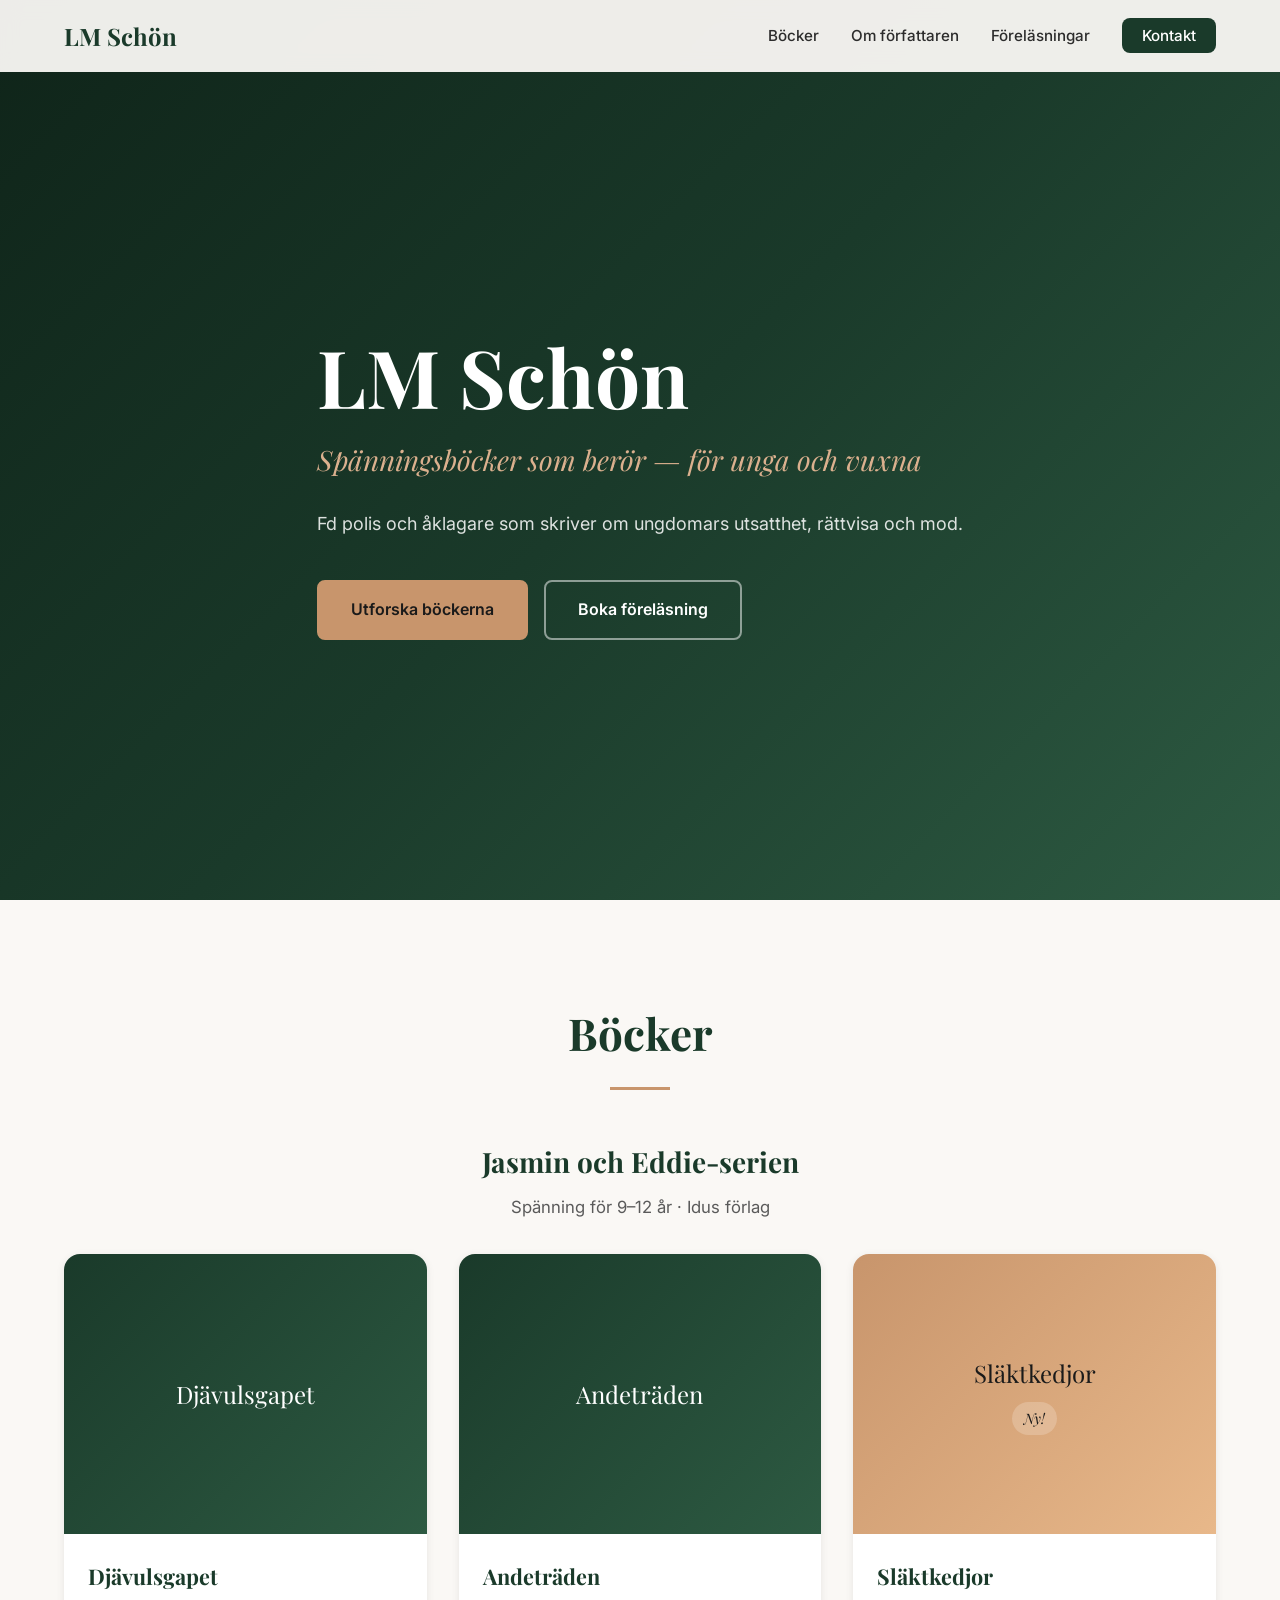
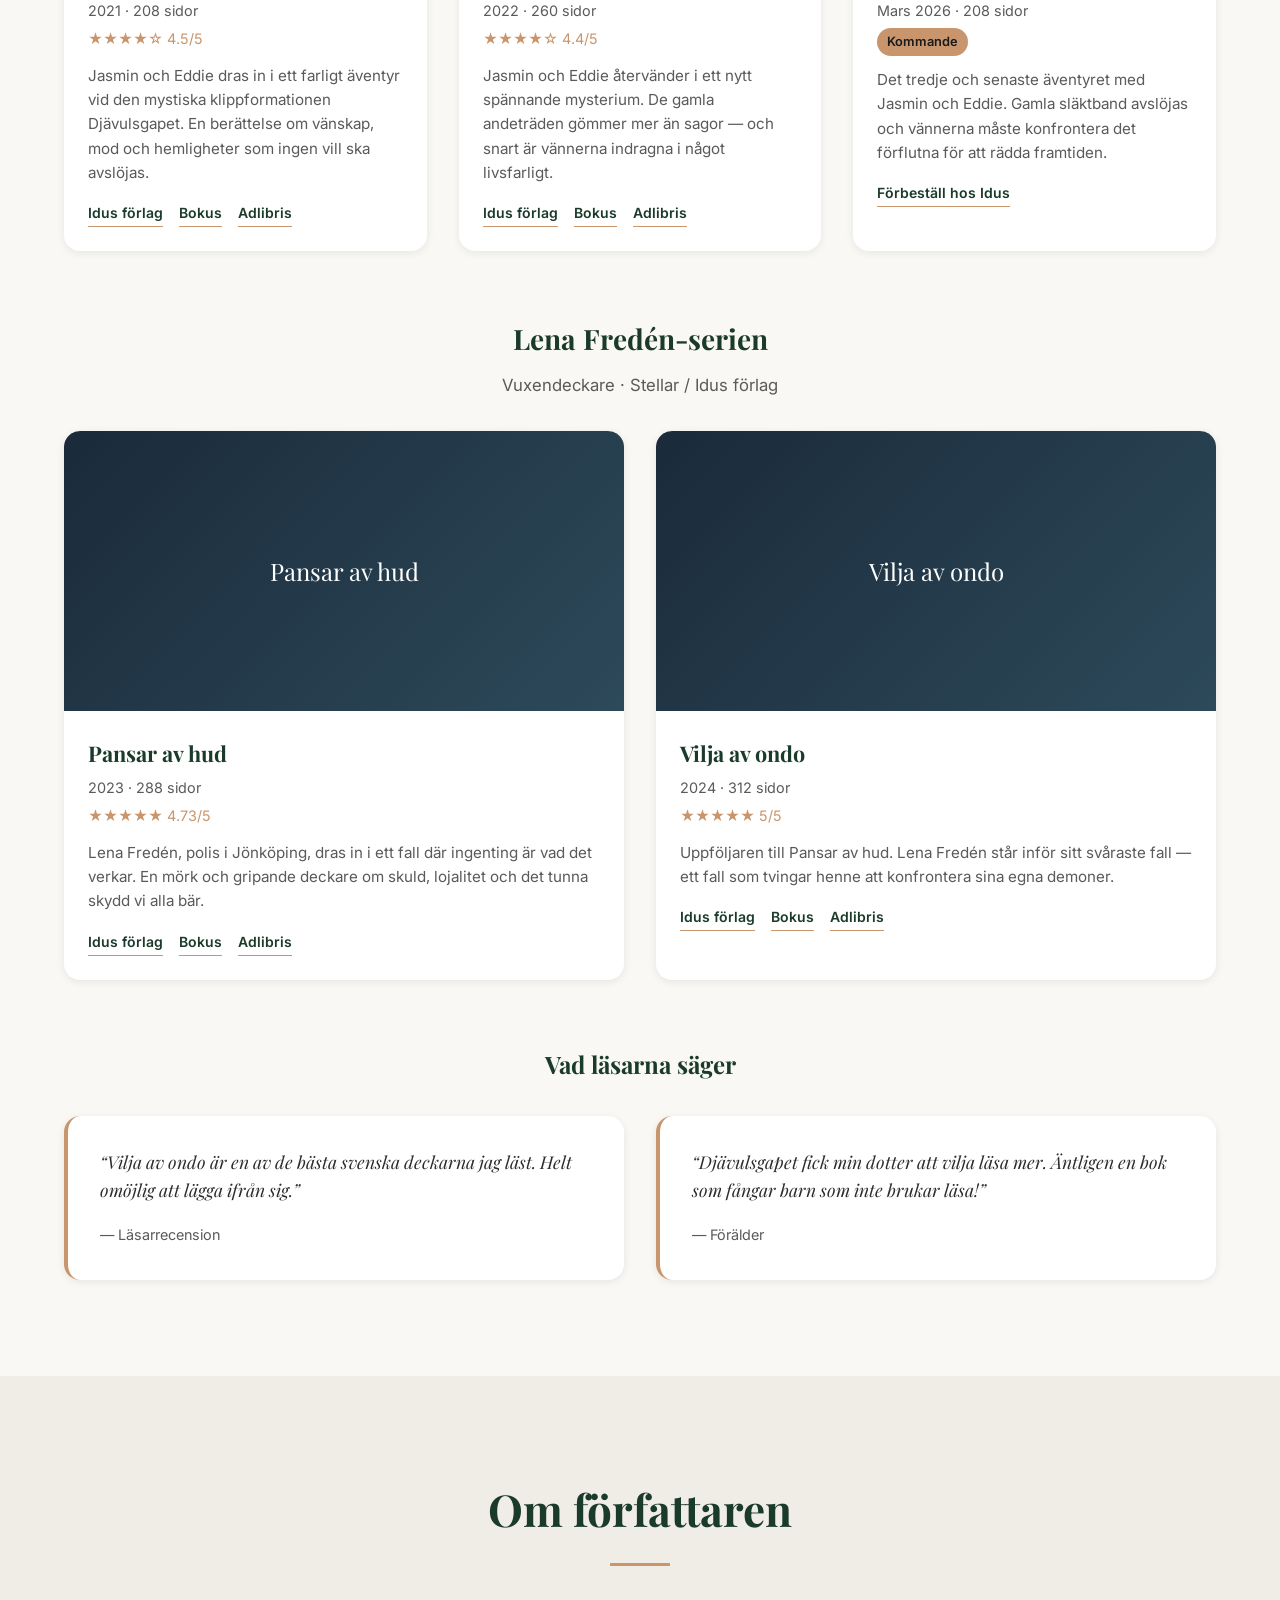
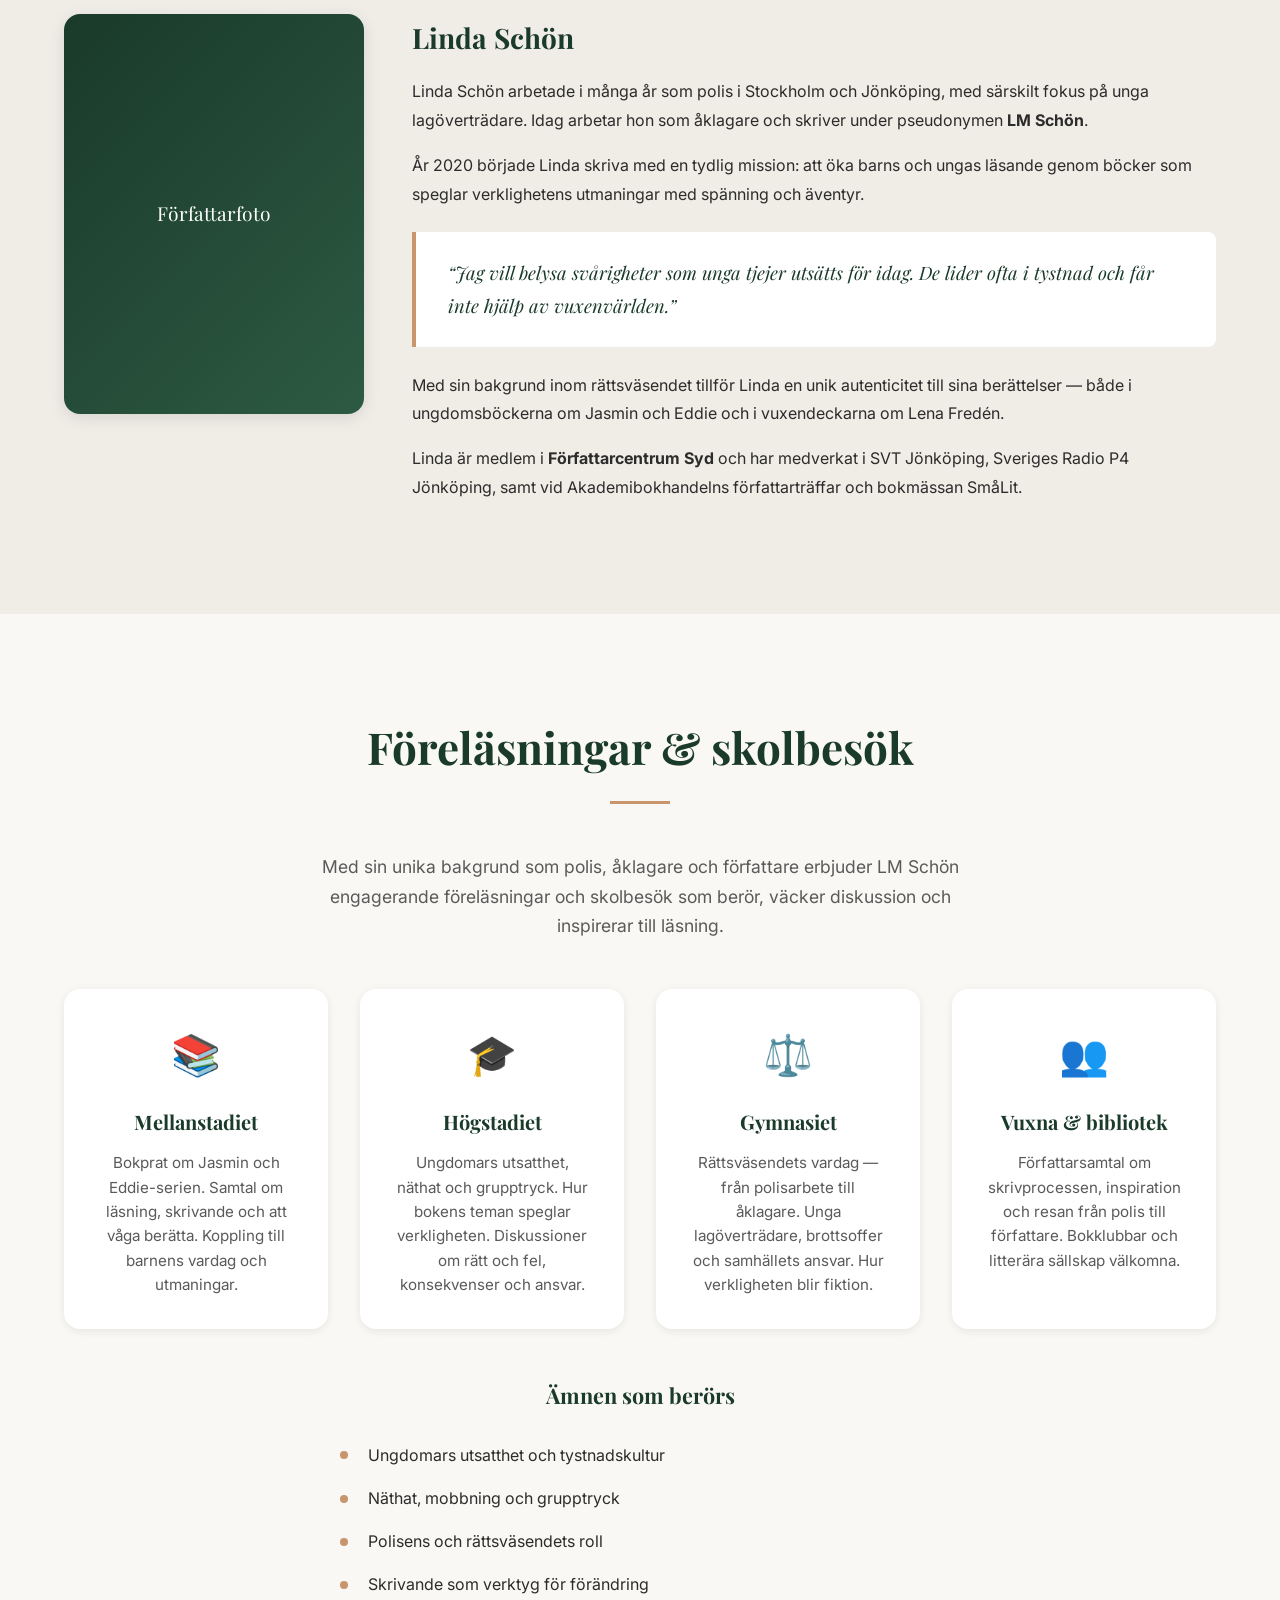
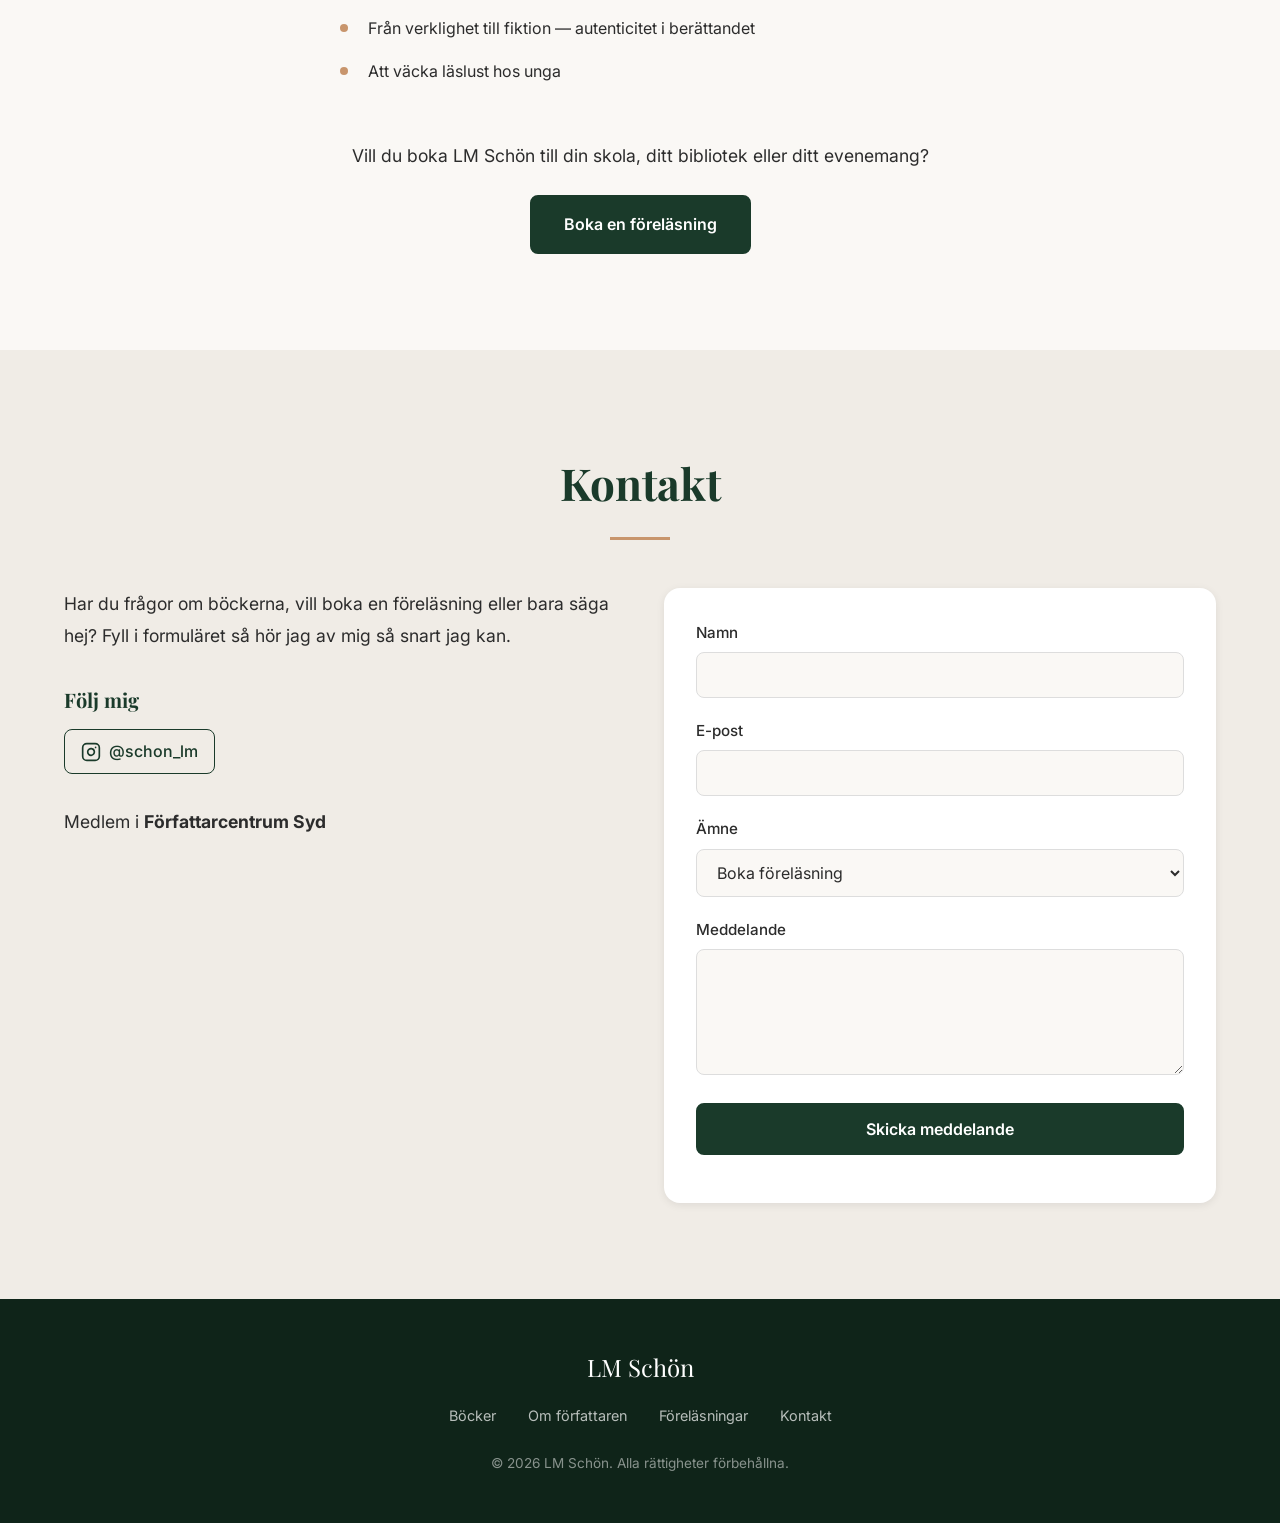
==== index.html @ e20fe987 "Initial commit: Kungarum.se — LM Schön website Single-page responsive website with sections for book" ====
<!DOCTYPE html>
<html lang="sv">
<head>
  <meta charset="UTF-8">
  <meta name="viewport" content="width=device-width, initial-scale=1.0">
  <title>LM Schön — Författare | Kungarum.se</title>
  <meta name="description" content="LM Schön — författare av spänningsböcker för unga och vuxna. Boka föreläsningar för skolor. Jasmin och Eddie-serien, Lena Fredén-serien.">
  <link rel="preconnect" href="https://fonts.googleapis.com">
  <link rel="preconnect" href="https://fonts.gstatic.com" crossorigin>
  <link href="https://fonts.googleapis.com/css2?family=Playfair+Display:ital,wght@0,400;0,700;1,400&family=Inter:wght@400;500;600&display=swap" rel="stylesheet">
  <link rel="stylesheet" href="css/style.css">
</head>
<body>
  <!-- Navigation -->
  <nav class="navbar" id="navbar">
    <div class="nav-container">
      <a href="#hero" class="nav-logo">LM Schön</a>
      <button class="nav-toggle" id="nav-toggle" aria-label="Öppna meny">
        <span></span>
        <span></span>
        <span></span>
      </button>
      <ul class="nav-menu" id="nav-menu">
        <li><a href="#bocker" class="nav-link">Böcker</a></li>
        <li><a href="#om" class="nav-link">Om författaren</a></li>
        <li><a href="#forelasningar" class="nav-link">Föreläsningar</a></li>
        <li><a href="#kontakt" class="nav-link nav-link--cta">Kontakt</a></li>
      </ul>
    </div>
  </nav>

  <!-- Hero -->
  <section class="hero" id="hero">
    <div class="container">
      <div class="hero-content">
        <h1 class="hero-title">LM Schön</h1>
        <p class="hero-subtitle">Spänningsböcker som berör &mdash; för unga och vuxna</p>
        <p class="hero-text">Fd polis och åklagare som skriver om ungdomars utsatthet, rättvisa och mod.</p>
        <div class="hero-buttons">
          <a href="#bocker" class="btn btn--primary">Utforska böckerna</a>
          <a href="#forelasningar" class="btn btn--outline">Boka föreläsning</a>
        </div>
      </div>
    </div>
  </section>

  <!-- Böcker -->
  <section class="section section--books" id="bocker">
    <div class="container">
      <h2 class="section-title">Böcker</h2>

      <!-- Jasmin och Eddie -->
      <div class="book-series">
        <h3 class="series-title">Jasmin och Eddie-serien</h3>
        <p class="series-info">Spänning för 9–12 år &middot; Idus förlag</p>

        <div class="book-grid">
          <article class="book-card fade-in">
            <div class="book-cover">
              <div class="book-cover-placeholder">
                <span>Djävulsgapet</span>
              </div>
            </div>
            <div class="book-info">
              <h4 class="book-title">Djävulsgapet</h4>
              <p class="book-meta">2021 &middot; 208 sidor</p>
              <p class="book-rating">&#9733;&#9733;&#9733;&#9733;&#9734; 4.5/5</p>
              <p class="book-desc">Jasmin och Eddie dras in i ett farligt äventyr vid den mystiska klippformationen Djävulsgapet. En berättelse om vänskap, mod och hemligheter som ingen vill ska avslöjas.</p>
              <div class="book-links">
                <a href="https://www.idusforlag.se" target="_blank" rel="noopener">Idus förlag</a>
                <a href="https://www.bokus.com/bok/9789176342671" target="_blank" rel="noopener">Bokus</a>
                <a href="https://www.adlibris.com/se/bok/djavulsgapet-9789176342671" target="_blank" rel="noopener">Adlibris</a>
              </div>
            </div>
          </article>

          <article class="book-card fade-in">
            <div class="book-cover">
              <div class="book-cover-placeholder">
                <span>Andeträden</span>
              </div>
            </div>
            <div class="book-info">
              <h4 class="book-title">Andeträden</h4>
              <p class="book-meta">2022 &middot; 260 sidor</p>
              <p class="book-rating">&#9733;&#9733;&#9733;&#9733;&#9734; 4.4/5</p>
              <p class="book-desc">Jasmin och Eddie återvänder i ett nytt spännande mysterium. De gamla andeträden gömmer mer än sagor — och snart är vännerna indragna i något livsfarligt.</p>
              <div class="book-links">
                <a href="https://www.idusforlag.se" target="_blank" rel="noopener">Idus förlag</a>
                <a href="https://www.bokus.com/bok/9789176344927" target="_blank" rel="noopener">Bokus</a>
                <a href="https://www.adlibris.com/se/bok/andetraden-9789176344927" target="_blank" rel="noopener">Adlibris</a>
              </div>
            </div>
          </article>

          <article class="book-card fade-in">
            <div class="book-cover">
              <div class="book-cover-placeholder book-cover-placeholder--new">
                <span>Släktkedjor</span>
                <em>Ny!</em>
              </div>
            </div>
            <div class="book-info">
              <h4 class="book-title">Släktkedjor</h4>
              <p class="book-meta">Mars 2026 &middot; 208 sidor</p>
              <p class="book-badge">Kommande</p>
              <p class="book-desc">Det tredje och senaste äventyret med Jasmin och Eddie. Gamla släktband avslöjas och vännerna måste konfrontera det förflutna för att rädda framtiden.</p>
              <div class="book-links">
                <a href="https://www.idusforlag.se" target="_blank" rel="noopener">Förbeställ hos Idus</a>
              </div>
            </div>
          </article>
        </div>
      </div>

      <!-- Lena Fredén -->
      <div class="book-series">
        <h3 class="series-title">Lena Fredén-serien</h3>
        <p class="series-info">Vuxendeckare &middot; Stellar / Idus förlag</p>

        <div class="book-grid">
          <article class="book-card fade-in">
            <div class="book-cover">
              <div class="book-cover-placeholder book-cover-placeholder--adult">
                <span>Pansar av hud</span>
              </div>
            </div>
            <div class="book-info">
              <h4 class="book-title">Pansar av hud</h4>
              <p class="book-meta">2023 &middot; 288 sidor</p>
              <p class="book-rating">&#9733;&#9733;&#9733;&#9733;&#9733; 4.73/5</p>
              <p class="book-desc">Lena Fredén, polis i Jönköping, dras in i ett fall där ingenting är vad det verkar. En mörk och gripande deckare om skuld, lojalitet och det tunna skydd vi alla bär.</p>
              <div class="book-links">
                <a href="https://www.idusforlag.se" target="_blank" rel="noopener">Idus förlag</a>
                <a href="https://www.bokus.com/bok/9789188981288" target="_blank" rel="noopener">Bokus</a>
                <a href="https://www.adlibris.com/se/bok/pansar-av-hud-9789188981288" target="_blank" rel="noopener">Adlibris</a>
              </div>
            </div>
          </article>

          <article class="book-card fade-in">
            <div class="book-cover">
              <div class="book-cover-placeholder book-cover-placeholder--adult">
                <span>Vilja av ondo</span>
              </div>
            </div>
            <div class="book-info">
              <h4 class="book-title">Vilja av ondo</h4>
              <p class="book-meta">2024 &middot; 312 sidor</p>
              <p class="book-rating">&#9733;&#9733;&#9733;&#9733;&#9733; 5/5</p>
              <p class="book-desc">Uppföljaren till Pansar av hud. Lena Fredén står inför sitt svåraste fall — ett fall som tvingar henne att konfrontera sina egna demoner.</p>
              <div class="book-links">
                <a href="https://www.idusforlag.se" target="_blank" rel="noopener">Idus förlag</a>
                <a href="https://www.bokus.com/bok/9789188981417" target="_blank" rel="noopener">Bokus</a>
                <a href="https://www.adlibris.com/se/bok/vilja-av-ondo-9789188981417" target="_blank" rel="noopener">Adlibris</a>
              </div>
            </div>
          </article>
        </div>
      </div>

      <!-- Recensioner -->
      <div class="reviews">
        <h3 class="reviews-title">Vad läsarna säger</h3>
        <div class="reviews-grid">
          <blockquote class="review fade-in">
            <p>&ldquo;Vilja av ondo är en av de bästa svenska deckarna jag läst. Helt omöjlig att lägga ifrån sig.&rdquo;</p>
            <cite>— Läsarrecension</cite>
          </blockquote>
          <blockquote class="review fade-in">
            <p>&ldquo;Djävulsgapet fick min dotter att vilja läsa mer. Äntligen en bok som fångar barn som inte brukar läsa!&rdquo;</p>
            <cite>— Förälder</cite>
          </blockquote>
        </div>
      </div>
    </div>
  </section>

  <!-- Om författaren -->
  <section class="section section--about" id="om">
    <div class="container">
      <h2 class="section-title">Om författaren</h2>
      <div class="about-grid">
        <div class="about-photo fade-in">
          <div class="photo-placeholder">
            <span>Författarfoto</span>
          </div>
        </div>
        <div class="about-text fade-in">
          <h3>Linda Schön</h3>
          <p>Linda Schön arbetade i många år som polis i Stockholm och Jönköping, med särskilt fokus på unga lagöverträdare. Idag arbetar hon som åklagare och skriver under pseudonymen <strong>LM Schön</strong>.</p>
          <p>År 2020 började Linda skriva med en tydlig mission: att öka barns och ungas läsande genom böcker som speglar verklighetens utmaningar med spänning och äventyr.</p>

          <blockquote class="about-quote">
            <p>&ldquo;Jag vill belysa svårigheter som unga tjejer utsätts för idag. De lider ofta i tystnad och får inte hjälp av vuxenvärlden.&rdquo;</p>
          </blockquote>

          <p>Med sin bakgrund inom rättsväsendet tillför Linda en unik autenticitet till sina berättelser — både i ungdomsböckerna om Jasmin och Eddie och i vuxendeckarna om Lena Fredén.</p>

          <p>Linda är medlem i <strong>Författarcentrum Syd</strong> och har medverkat i SVT Jönköping, Sveriges Radio P4 Jönköping, samt vid Akademibokhandelns författarträffar och bokmässan SmåLit.</p>
        </div>
      </div>
    </div>
  </section>

  <!-- Föreläsningar -->
  <section class="section section--lectures" id="forelasningar">
    <div class="container">
      <h2 class="section-title">Föreläsningar & skolbesök</h2>
      <div class="lectures-intro fade-in">
        <p>Med sin unika bakgrund som polis, åklagare och författare erbjuder LM Schön engagerande föreläsningar och skolbesök som berör, väcker diskussion och inspirerar till läsning.</p>
      </div>

      <div class="lectures-grid">
        <div class="lecture-card fade-in">
          <div class="lecture-icon">&#128218;</div>
          <h3>Mellanstadiet</h3>
          <p>Bokprat om Jasmin och Eddie-serien. Samtal om läsning, skrivande och att våga berätta. Koppling till barnens vardag och utmaningar.</p>
        </div>

        <div class="lecture-card fade-in">
          <div class="lecture-icon">&#127891;</div>
          <h3>Högstadiet</h3>
          <p>Ungdomars utsatthet, näthat och grupptryck. Hur bokens teman speglar verkligheten. Diskussioner om rätt och fel, konsekvenser och ansvar.</p>
        </div>

        <div class="lecture-card fade-in">
          <div class="lecture-icon">&#9878;&#65039;</div>
          <h3>Gymnasiet</h3>
          <p>Rättsväsendets vardag — från polisarbete till åklagare. Unga lagöverträdare, brottsoffer och samhällets ansvar. Hur verkligheten blir fiktion.</p>
        </div>

        <div class="lecture-card fade-in">
          <div class="lecture-icon">&#128101;</div>
          <h3>Vuxna & bibliotek</h3>
          <p>Författarsamtal om skrivprocessen, inspiration och resan från polis till författare. Bokklubbar och litterära sällskap välkomna.</p>
        </div>
      </div>

      <div class="lectures-topics fade-in">
        <h3>Ämnen som berörs</h3>
        <ul class="topics-list">
          <li>Ungdomars utsatthet och tystnadskultur</li>
          <li>Näthat, mobbning och grupptryck</li>
          <li>Polisens och rättsväsendets roll</li>
          <li>Skrivande som verktyg för förändring</li>
          <li>Från verklighet till fiktion — autenticitet i berättandet</li>
          <li>Att väcka läslust hos unga</li>
        </ul>
      </div>

      <div class="lectures-cta fade-in">
        <p>Vill du boka LM Schön till din skola, ditt bibliotek eller ditt evenemang?</p>
        <a href="#kontakt" class="btn btn--primary">Boka en föreläsning</a>
      </div>
    </div>
  </section>

  <!-- Kontakt -->
  <section class="section section--contact" id="kontakt">
    <div class="container">
      <h2 class="section-title">Kontakt</h2>
      <div class="contact-grid">
        <div class="contact-info fade-in">
          <p>Har du frågor om böckerna, vill boka en föreläsning eller bara säga hej? Fyll i formuläret så hör jag av mig så snart jag kan.</p>
          <div class="contact-social">
            <h3>Följ mig</h3>
            <a href="https://www.instagram.com/schon_lm/" target="_blank" rel="noopener" class="social-link">
              <svg width="24" height="24" viewBox="0 0 24 24" fill="none" stroke="currentColor" stroke-width="2" stroke-linecap="round" stroke-linejoin="round"><rect x="2" y="2" width="20" height="20" rx="5" ry="5"/><path d="M16 11.37A4 4 0 1 1 12.63 8 4 4 0 0 1 16 11.37z"/><line x1="17.5" y1="6.5" x2="17.51" y2="6.5"/></svg>
              @schon_lm
            </a>
          </div>
          <div class="contact-member">
            <p>Medlem i <strong>Författarcentrum Syd</strong></p>
          </div>
        </div>

        <form class="contact-form fade-in" id="contact-form" action="https://formspree.io/f/YOUR_FORM_ID" method="POST">
          <div class="form-group">
            <label for="name">Namn</label>
            <input type="text" id="name" name="name" required>
          </div>
          <div class="form-group">
            <label for="email">E-post</label>
            <input type="email" id="email" name="email" required>
          </div>
          <div class="form-group">
            <label for="subject">Ämne</label>
            <select id="subject" name="subject">
              <option value="forelasning">Boka föreläsning</option>
              <option value="bocker">Fråga om böcker</option>
              <option value="media">Media / intervju</option>
              <option value="ovrigt">Övrigt</option>
            </select>
          </div>
          <div class="form-group">
            <label for="message">Meddelande</label>
            <textarea id="message" name="message" rows="5" required></textarea>
          </div>
          <button type="submit" class="btn btn--primary btn--full">Skicka meddelande</button>
          <p class="form-status" id="form-status"></p>
        </form>
      </div>
    </div>
  </section>

  <!-- Footer -->
  <footer class="footer">
    <div class="container">
      <div class="footer-content">
        <p class="footer-logo">LM Schön</p>
        <nav class="footer-nav">
          <a href="#bocker">Böcker</a>
          <a href="#om">Om författaren</a>
          <a href="#forelasningar">Föreläsningar</a>
          <a href="#kontakt">Kontakt</a>
        </nav>
        <p class="footer-copy">&copy; 2026 LM Schön. Alla rättigheter förbehållna.</p>
      </div>
    </div>
  </footer>

  <script src="js/main.js"></script>
</body>
</html>
---- css/style.css ----
/* ===================================
   Kungarum.se — LM Schön
   Style Sheet
   =================================== */

/* --- Custom Properties --- */
:root {
  --color-primary: #1a3a2a;
  --color-primary-light: #2d5a42;
  --color-primary-dark: #0f2419;
  --color-accent: #c8956c;
  --color-accent-light: #dbb08e;
  --color-bg: #faf8f5;
  --color-bg-alt: #f0ece6;
  --color-text: #2c2c2c;
  --color-text-light: #5a5a5a;
  --color-white: #ffffff;
  --color-dark: #1a1a1a;

  --font-heading: 'Playfair Display', Georgia, serif;
  --font-body: 'Inter', -apple-system, BlinkMacSystemFont, sans-serif;

  --max-width: 1200px;
  --nav-height: 72px;

  --shadow-sm: 0 2px 8px rgba(0, 0, 0, 0.08);
  --shadow-md: 0 4px 16px rgba(0, 0, 0, 0.1);
  --shadow-lg: 0 8px 32px rgba(0, 0, 0, 0.12);

  --radius: 8px;
  --radius-lg: 16px;

  --transition: 0.3s ease;
}

/* --- Reset & Base --- */
*,
*::before,
*::after {
  margin: 0;
  padding: 0;
  box-sizing: border-box;
}

html {
  scroll-behavior: smooth;
  scroll-padding-top: var(--nav-height);
}

body {
  font-family: var(--font-body);
  font-size: 1rem;
  line-height: 1.7;
  color: var(--color-text);
  background-color: var(--color-bg);
  -webkit-font-smoothing: antialiased;
}

img {
  max-width: 100%;
  height: auto;
  display: block;
}

a {
  color: var(--color-primary);
  text-decoration: none;
  transition: color var(--transition);
}

a:hover {
  color: var(--color-accent);
}

/* --- Container --- */
.container {
  max-width: var(--max-width);
  margin: 0 auto;
  padding: 0 1.5rem;
}

/* --- Navigation --- */
.navbar {
  position: fixed;
  top: 0;
  left: 0;
  right: 0;
  height: var(--nav-height);
  background: rgba(250, 248, 245, 0.95);
  backdrop-filter: blur(10px);
  z-index: 1000;
  transition: box-shadow var(--transition);
}

.navbar.scrolled {
  box-shadow: var(--shadow-sm);
}

.nav-container {
  max-width: var(--max-width);
  margin: 0 auto;
  padding: 0 1.5rem;
  display: flex;
  align-items: center;
  justify-content: space-between;
  height: 100%;
}

.nav-logo {
  font-family: var(--font-heading);
  font-size: 1.5rem;
  font-weight: 700;
  color: var(--color-primary);
}

.nav-logo:hover {
  color: var(--color-primary);
}

.nav-menu {
  display: flex;
  align-items: center;
  gap: 2rem;
  list-style: none;
}

.nav-link {
  font-size: 0.95rem;
  font-weight: 500;
  color: var(--color-text);
  position: relative;
}

.nav-link::after {
  content: '';
  position: absolute;
  bottom: -4px;
  left: 0;
  width: 0;
  height: 2px;
  background: var(--color-accent);
  transition: width var(--transition);
}

.nav-link:hover::after,
.nav-link.active::after {
  width: 100%;
}

.nav-link:hover {
  color: var(--color-primary);
}

.nav-link--cta {
  background: var(--color-primary);
  color: var(--color-white) !important;
  padding: 0.5rem 1.25rem;
  border-radius: var(--radius);
}

.nav-link--cta::after {
  display: none;
}

.nav-link--cta:hover {
  background: var(--color-primary-light);
  color: var(--color-white) !important;
}

/* Hamburger */
.nav-toggle {
  display: none;
  flex-direction: column;
  gap: 5px;
  background: none;
  border: none;
  cursor: pointer;
  padding: 4px;
}

.nav-toggle span {
  display: block;
  width: 24px;
  height: 2px;
  background: var(--color-text);
  transition: var(--transition);
}

.nav-toggle.active span:nth-child(1) {
  transform: rotate(45deg) translate(5px, 5px);
}

.nav-toggle.active span:nth-child(2) {
  opacity: 0;
}

.nav-toggle.active span:nth-child(3) {
  transform: rotate(-45deg) translate(5px, -5px);
}

/* --- Buttons --- */
.btn {
  display: inline-block;
  font-family: var(--font-body);
  font-size: 1rem;
  font-weight: 600;
  padding: 0.875rem 2rem;
  border-radius: var(--radius);
  cursor: pointer;
  transition: all var(--transition);
  border: 2px solid transparent;
  text-align: center;
}

.btn--primary {
  background: var(--color-primary);
  color: var(--color-white);
  border-color: var(--color-primary);
}

.btn--primary:hover {
  background: var(--color-primary-light);
  border-color: var(--color-primary-light);
  color: var(--color-white);
}

.btn--outline {
  background: transparent;
  color: var(--color-primary);
  border-color: var(--color-primary);
}

.btn--outline:hover {
  background: var(--color-primary);
  color: var(--color-white);
}

.btn--full {
  width: 100%;
}

/* --- Hero --- */
.hero {
  min-height: 100vh;
  display: flex;
  align-items: center;
  background: linear-gradient(135deg, var(--color-primary-dark) 0%, var(--color-primary) 50%, var(--color-primary-light) 100%);
  color: var(--color-white);
  padding-top: var(--nav-height);
}

.hero-content {
  max-width: 700px;
  padding: 4rem 0;
}

.hero-title {
  font-family: var(--font-heading);
  font-size: clamp(3rem, 8vw, 5rem);
  font-weight: 700;
  line-height: 1.1;
  margin-bottom: 1rem;
}

.hero-subtitle {
  font-family: var(--font-heading);
  font-size: clamp(1.25rem, 3vw, 1.75rem);
  font-style: italic;
  color: var(--color-accent-light);
  margin-bottom: 1.5rem;
}

.hero-text {
  font-size: 1.125rem;
  line-height: 1.8;
  color: rgba(255, 255, 255, 0.85);
  margin-bottom: 2.5rem;
}

.hero-buttons {
  display: flex;
  gap: 1rem;
  flex-wrap: wrap;
}

.hero .btn--primary {
  background: var(--color-accent);
  border-color: var(--color-accent);
  color: var(--color-dark);
}

.hero .btn--primary:hover {
  background: var(--color-accent-light);
  border-color: var(--color-accent-light);
}

.hero .btn--outline {
  color: var(--color-white);
  border-color: rgba(255, 255, 255, 0.5);
}

.hero .btn--outline:hover {
  background: rgba(255, 255, 255, 0.1);
  border-color: var(--color-white);
  color: var(--color-white);
}

/* --- Sections --- */
.section {
  padding: 6rem 0;
}

.section-title {
  font-family: var(--font-heading);
  font-size: clamp(2rem, 5vw, 2.75rem);
  color: var(--color-primary);
  text-align: center;
  margin-bottom: 3rem;
}

.section-title::after {
  content: '';
  display: block;
  width: 60px;
  height: 3px;
  background: var(--color-accent);
  margin: 1rem auto 0;
}

/* --- Books --- */
.section--books {
  background: var(--color-bg);
}

.book-series {
  margin-bottom: 4rem;
}

.series-title {
  font-family: var(--font-heading);
  font-size: 1.75rem;
  color: var(--color-primary);
  text-align: center;
  margin-bottom: 0.5rem;
}

.series-info {
  text-align: center;
  color: var(--color-text-light);
  margin-bottom: 2rem;
  font-size: 1.05rem;
}

.book-grid {
  display: grid;
  grid-template-columns: repeat(auto-fit, minmax(300px, 1fr));
  gap: 2rem;
}

.book-card {
  background: var(--color-white);
  border-radius: var(--radius-lg);
  overflow: hidden;
  box-shadow: var(--shadow-sm);
  transition: transform var(--transition), box-shadow var(--transition);
}

.book-card:hover {
  transform: translateY(-4px);
  box-shadow: var(--shadow-md);
}

.book-cover-placeholder {
  width: 100%;
  height: 280px;
  display: flex;
  flex-direction: column;
  align-items: center;
  justify-content: center;
  background: linear-gradient(135deg, var(--color-primary) 0%, var(--color-primary-light) 100%);
  color: var(--color-white);
  font-family: var(--font-heading);
  font-size: 1.5rem;
  gap: 0.5rem;
}

.book-cover-placeholder--new {
  background: linear-gradient(135deg, var(--color-accent) 0%, #e8b88a 100%);
  color: var(--color-dark);
}

.book-cover-placeholder--adult {
  background: linear-gradient(135deg, #1a2a3a 0%, #2d4a5a 100%);
}

.book-cover-placeholder em {
  font-size: 0.9rem;
  background: rgba(255, 255, 255, 0.2);
  padding: 0.25rem 0.75rem;
  border-radius: 20px;
}

.book-info {
  padding: 1.5rem;
}

.book-title {
  font-family: var(--font-heading);
  font-size: 1.35rem;
  color: var(--color-primary);
  margin-bottom: 0.25rem;
}

.book-meta {
  font-size: 0.9rem;
  color: var(--color-text-light);
  margin-bottom: 0.25rem;
}

.book-rating {
  color: var(--color-accent);
  font-size: 0.9rem;
  margin-bottom: 0.75rem;
}

.book-badge {
  display: inline-block;
  background: var(--color-accent);
  color: var(--color-dark);
  font-size: 0.8rem;
  font-weight: 600;
  padding: 0.2rem 0.6rem;
  border-radius: 20px;
  margin-bottom: 0.75rem;
}

.book-desc {
  font-size: 0.95rem;
  color: var(--color-text-light);
  margin-bottom: 1rem;
  line-height: 1.6;
}

.book-links {
  display: flex;
  gap: 1rem;
  flex-wrap: wrap;
}

.book-links a {
  font-size: 0.875rem;
  font-weight: 600;
  color: var(--color-primary);
  border-bottom: 1px solid var(--color-accent);
  padding-bottom: 1px;
}

.book-links a:hover {
  color: var(--color-accent);
}

/* Reviews */
.reviews {
  margin-top: 2rem;
}

.reviews-title {
  font-family: var(--font-heading);
  font-size: 1.5rem;
  text-align: center;
  color: var(--color-primary);
  margin-bottom: 2rem;
}

.reviews-grid {
  display: grid;
  grid-template-columns: repeat(auto-fit, minmax(280px, 1fr));
  gap: 2rem;
}

.review {
  background: var(--color-white);
  padding: 2rem;
  border-radius: var(--radius-lg);
  border-left: 4px solid var(--color-accent);
  box-shadow: var(--shadow-sm);
}

.review p {
  font-family: var(--font-heading);
  font-size: 1.1rem;
  font-style: italic;
  line-height: 1.6;
  color: var(--color-text);
  margin-bottom: 1rem;
}

.review cite {
  font-style: normal;
  font-size: 0.9rem;
  color: var(--color-text-light);
}

/* --- About --- */
.section--about {
  background: var(--color-bg-alt);
}

.about-grid {
  display: grid;
  grid-template-columns: 300px 1fr;
  gap: 3rem;
  align-items: start;
}

.photo-placeholder {
  width: 100%;
  aspect-ratio: 3 / 4;
  background: linear-gradient(135deg, var(--color-primary) 0%, var(--color-primary-light) 100%);
  border-radius: var(--radius-lg);
  display: flex;
  align-items: center;
  justify-content: center;
  color: var(--color-white);
  font-family: var(--font-heading);
  font-size: 1.2rem;
  box-shadow: var(--shadow-md);
}

.about-text h3 {
  font-family: var(--font-heading);
  font-size: 1.75rem;
  color: var(--color-primary);
  margin-bottom: 1rem;
}

.about-text p {
  margin-bottom: 1rem;
  color: var(--color-text);
  line-height: 1.8;
}

.about-quote {
  background: var(--color-white);
  border-left: 4px solid var(--color-accent);
  padding: 1.5rem 2rem;
  margin: 1.5rem 0;
  border-radius: 0 var(--radius) var(--radius) 0;
}

.about-quote p {
  font-family: var(--font-heading);
  font-style: italic;
  font-size: 1.15rem;
  color: var(--color-primary);
  margin-bottom: 0;
}

/* --- Lectures --- */
.section--lectures {
  background: var(--color-bg);
}

.lectures-intro {
  max-width: 700px;
  margin: 0 auto 3rem;
  text-align: center;
  font-size: 1.1rem;
  color: var(--color-text-light);
}

.lectures-grid {
  display: grid;
  grid-template-columns: repeat(auto-fit, minmax(250px, 1fr));
  gap: 2rem;
  margin-bottom: 3rem;
}

.lecture-card {
  background: var(--color-white);
  padding: 2rem;
  border-radius: var(--radius-lg);
  text-align: center;
  box-shadow: var(--shadow-sm);
  transition: transform var(--transition), box-shadow var(--transition);
}

.lecture-card:hover {
  transform: translateY(-4px);
  box-shadow: var(--shadow-md);
}

.lecture-icon {
  font-size: 2.5rem;
  margin-bottom: 1rem;
}

.lecture-card h3 {
  font-family: var(--font-heading);
  font-size: 1.25rem;
  color: var(--color-primary);
  margin-bottom: 0.75rem;
}

.lecture-card p {
  font-size: 0.95rem;
  color: var(--color-text-light);
  line-height: 1.6;
}

.lectures-topics {
  max-width: 600px;
  margin: 0 auto 3rem;
}

.lectures-topics h3 {
  font-family: var(--font-heading);
  font-size: 1.35rem;
  color: var(--color-primary);
  text-align: center;
  margin-bottom: 1.25rem;
}

.topics-list {
  list-style: none;
}

.topics-list li {
  padding: 0.5rem 0 0.5rem 1.75rem;
  position: relative;
  color: var(--color-text);
}

.topics-list li::before {
  content: '';
  position: absolute;
  left: 0;
  top: 50%;
  transform: translateY(-50%);
  width: 8px;
  height: 8px;
  background: var(--color-accent);
  border-radius: 50%;
}

.lectures-cta {
  text-align: center;
}

.lectures-cta p {
  font-size: 1.1rem;
  margin-bottom: 1.5rem;
  color: var(--color-text);
}

/* --- Contact --- */
.section--contact {
  background: var(--color-bg-alt);
}

.contact-grid {
  display: grid;
  grid-template-columns: 1fr 1fr;
  gap: 3rem;
  align-items: start;
}

.contact-info p {
  font-size: 1.1rem;
  line-height: 1.8;
  color: var(--color-text);
  margin-bottom: 2rem;
}

.contact-social {
  margin-bottom: 2rem;
}

.contact-social h3 {
  font-family: var(--font-heading);
  font-size: 1.25rem;
  color: var(--color-primary);
  margin-bottom: 0.75rem;
}

.social-link {
  display: inline-flex;
  align-items: center;
  gap: 0.5rem;
  font-weight: 500;
  color: var(--color-primary);
  padding: 0.5rem 1rem;
  border: 1px solid var(--color-primary);
  border-radius: var(--radius);
  transition: all var(--transition);
}

.social-link:hover {
  background: var(--color-primary);
  color: var(--color-white);
}

.social-link svg {
  width: 20px;
  height: 20px;
}

.contact-member {
  color: var(--color-text-light);
  font-size: 0.95rem;
}

/* Form */
.contact-form {
  background: var(--color-white);
  padding: 2rem;
  border-radius: var(--radius-lg);
  box-shadow: var(--shadow-sm);
}

.form-group {
  margin-bottom: 1.25rem;
}

.form-group label {
  display: block;
  font-weight: 500;
  margin-bottom: 0.4rem;
  color: var(--color-text);
  font-size: 0.95rem;
}

.form-group input,
.form-group select,
.form-group textarea {
  width: 100%;
  padding: 0.75rem 1rem;
  border: 1px solid #ddd;
  border-radius: var(--radius);
  font-family: var(--font-body);
  font-size: 1rem;
  color: var(--color-text);
  transition: border-color var(--transition);
  background: var(--color-bg);
}

.form-group input:focus,
.form-group select:focus,
.form-group textarea:focus {
  outline: none;
  border-color: var(--color-primary);
  box-shadow: 0 0 0 3px rgba(26, 58, 42, 0.1);
}

.form-group textarea {
  resize: vertical;
}

.form-status {
  text-align: center;
  margin-top: 1rem;
  font-size: 0.95rem;
}

.form-status.success {
  color: var(--color-primary);
}

.form-status.error {
  color: #c0392b;
}

/* --- Footer --- */
.footer {
  background: var(--color-primary-dark);
  color: rgba(255, 255, 255, 0.7);
  padding: 3rem 0;
}

.footer-content {
  text-align: center;
}

.footer-logo {
  font-family: var(--font-heading);
  font-size: 1.5rem;
  color: var(--color-white);
  margin-bottom: 1rem;
}

.footer-nav {
  display: flex;
  justify-content: center;
  gap: 2rem;
  margin-bottom: 1.5rem;
  flex-wrap: wrap;
}

.footer-nav a {
  color: rgba(255, 255, 255, 0.7);
  font-size: 0.9rem;
}

.footer-nav a:hover {
  color: var(--color-accent-light);
}

.footer-copy {
  font-size: 0.85rem;
  color: rgba(255, 255, 255, 0.5);
}

/* --- Animations --- */
.fade-in {
  opacity: 0;
  transform: translateY(20px);
  transition: opacity 0.6s ease, transform 0.6s ease;
}

.fade-in.visible {
  opacity: 1;
  transform: translateY(0);
}

/* --- Responsive --- */
@media (max-width: 768px) {
  .nav-toggle {
    display: flex;
  }

  .nav-menu {
    position: fixed;
    top: var(--nav-height);
    left: 0;
    right: 0;
    bottom: 0;
    background: var(--color-bg);
    flex-direction: column;
    align-items: center;
    justify-content: center;
    gap: 2rem;
    transform: translateX(100%);
    transition: transform var(--transition);
  }

  .nav-menu.active {
    transform: translateX(0);
  }

  .nav-link {
    font-size: 1.25rem;
  }

  .hero-content {
    padding: 3rem 0;
  }

  .section {
    padding: 4rem 0;
  }

  .about-grid {
    grid-template-columns: 1fr;
    text-align: center;
  }

  .photo-placeholder {
    max-width: 250px;
    margin: 0 auto;
  }

  .about-quote {
    text-align: left;
  }

  .contact-grid {
    grid-template-columns: 1fr;
  }

  .book-grid {
    grid-template-columns: 1fr;
  }

  .lectures-grid {
    grid-template-columns: 1fr;
  }
}

@media (max-width: 480px) {
  .hero-buttons {
    flex-direction: column;
  }

  .btn {
    width: 100%;
    text-align: center;
  }

  .footer-nav {
    flex-direction: column;
    gap: 0.75rem;
  }
}
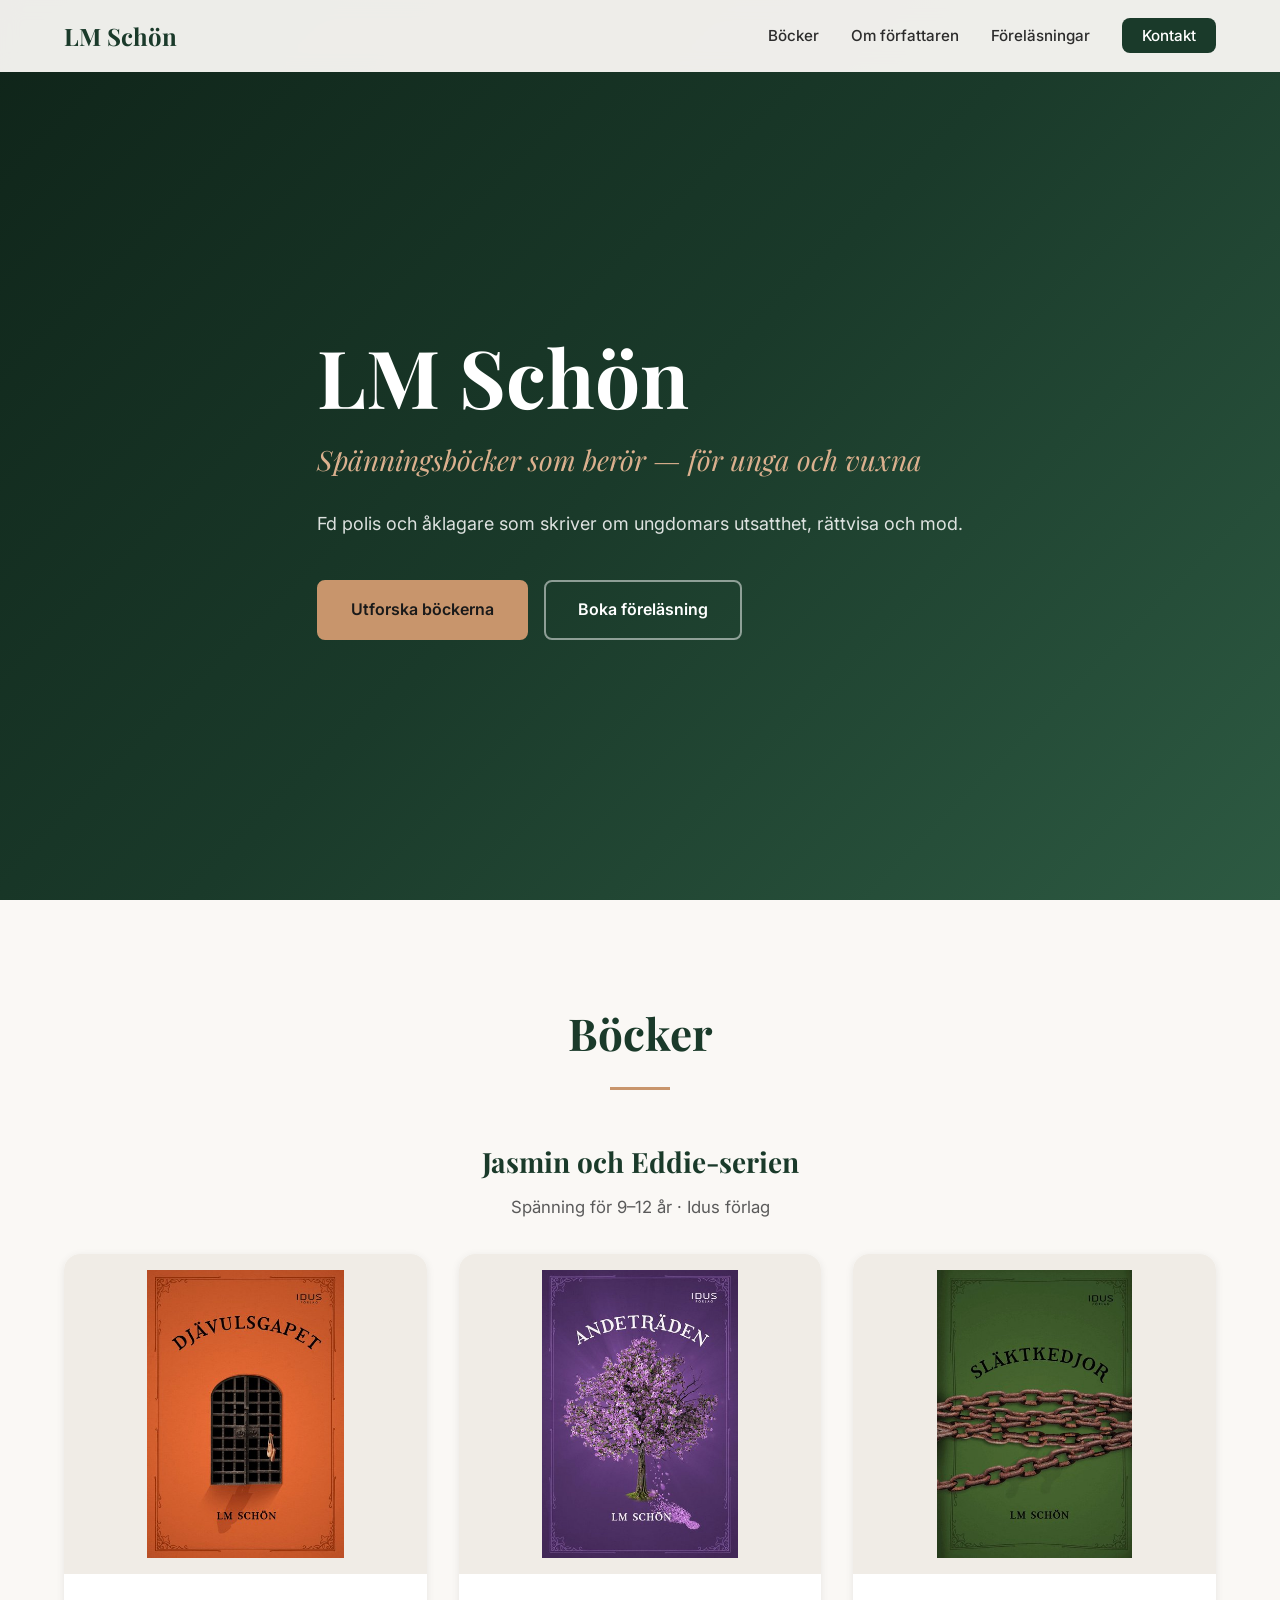
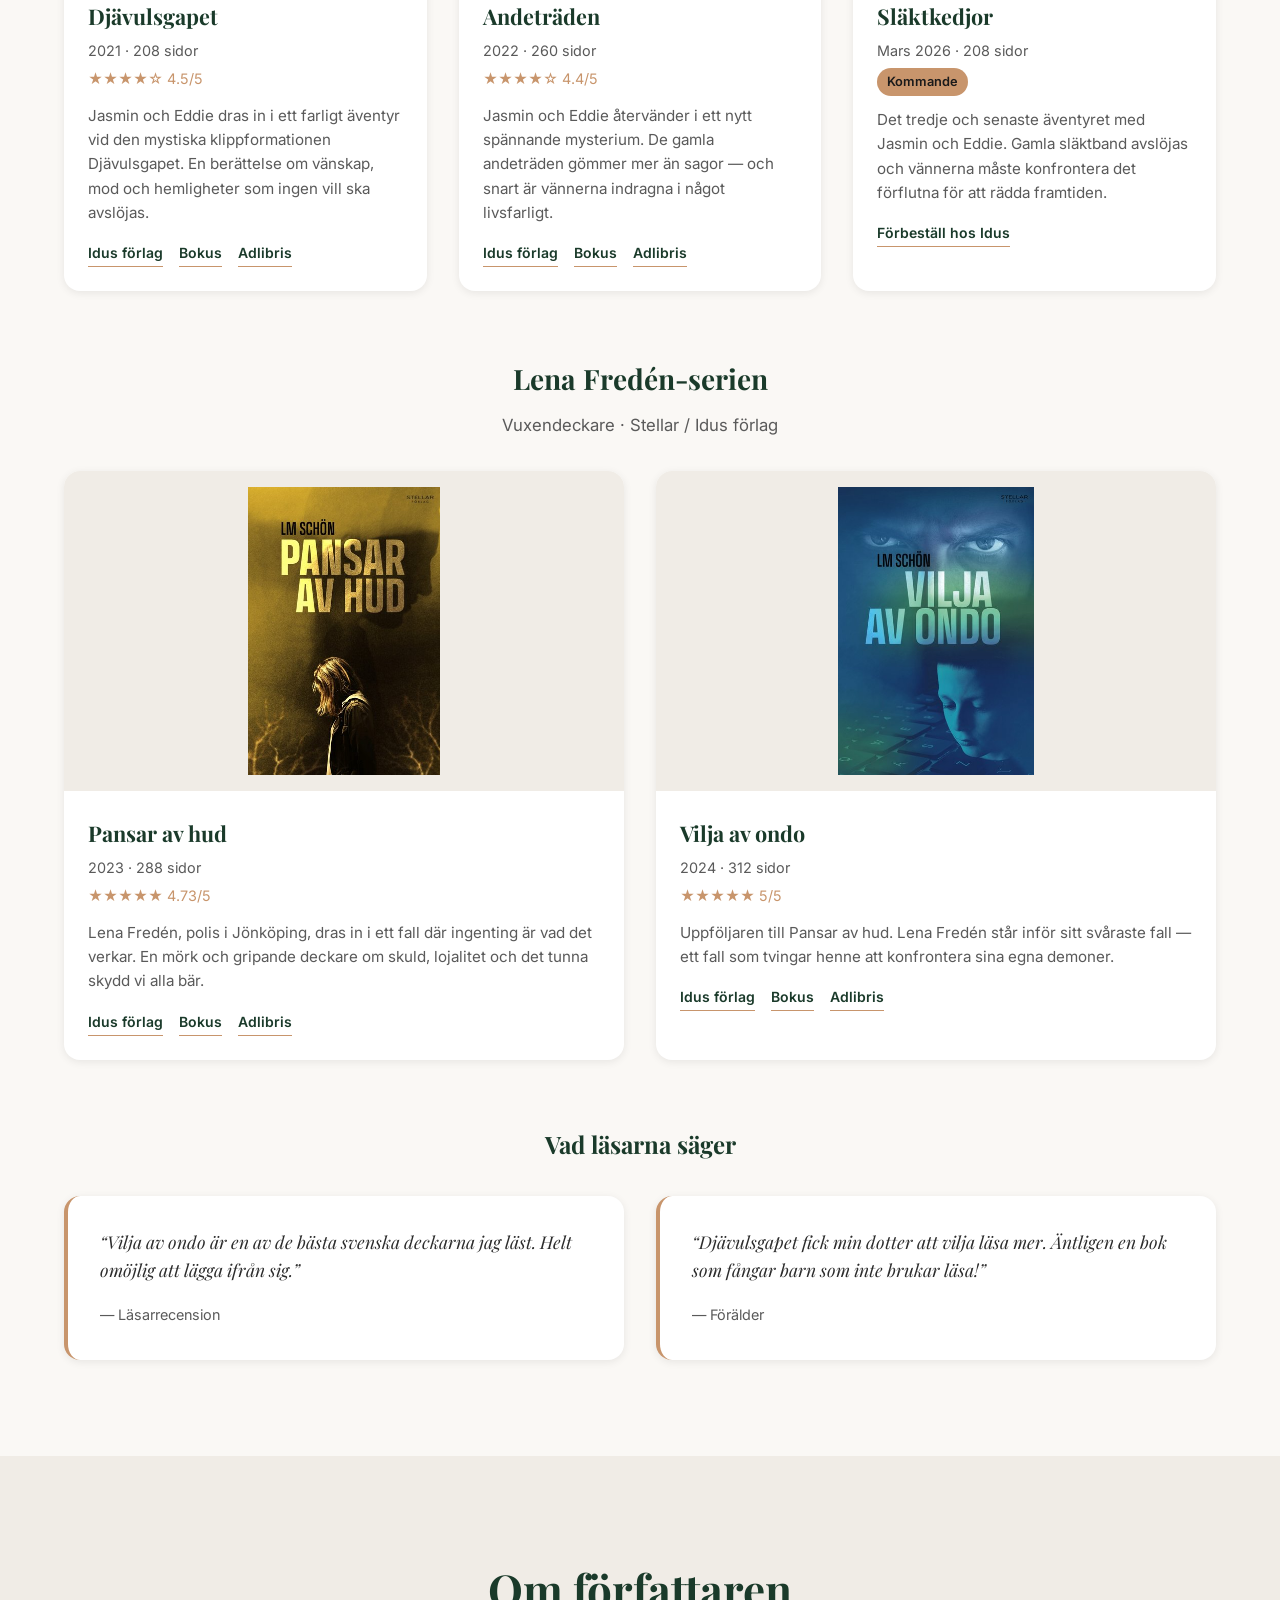
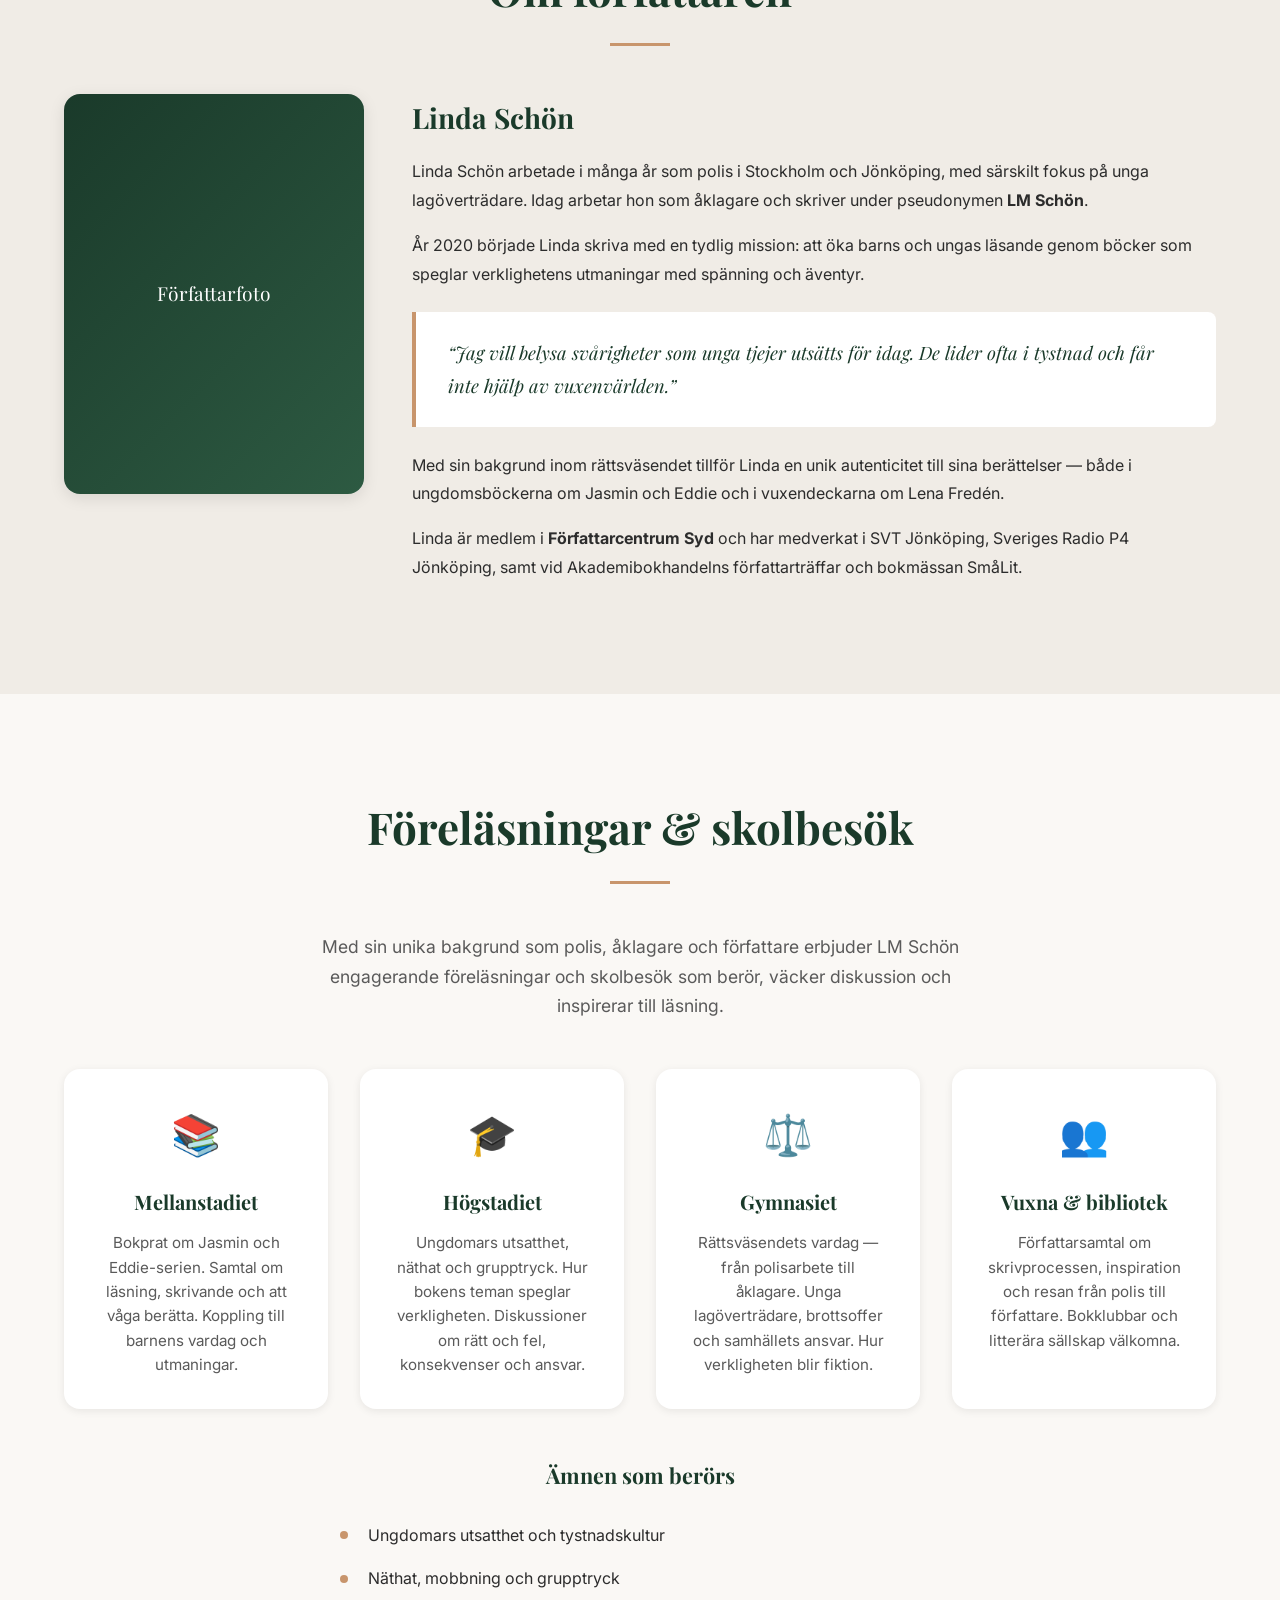
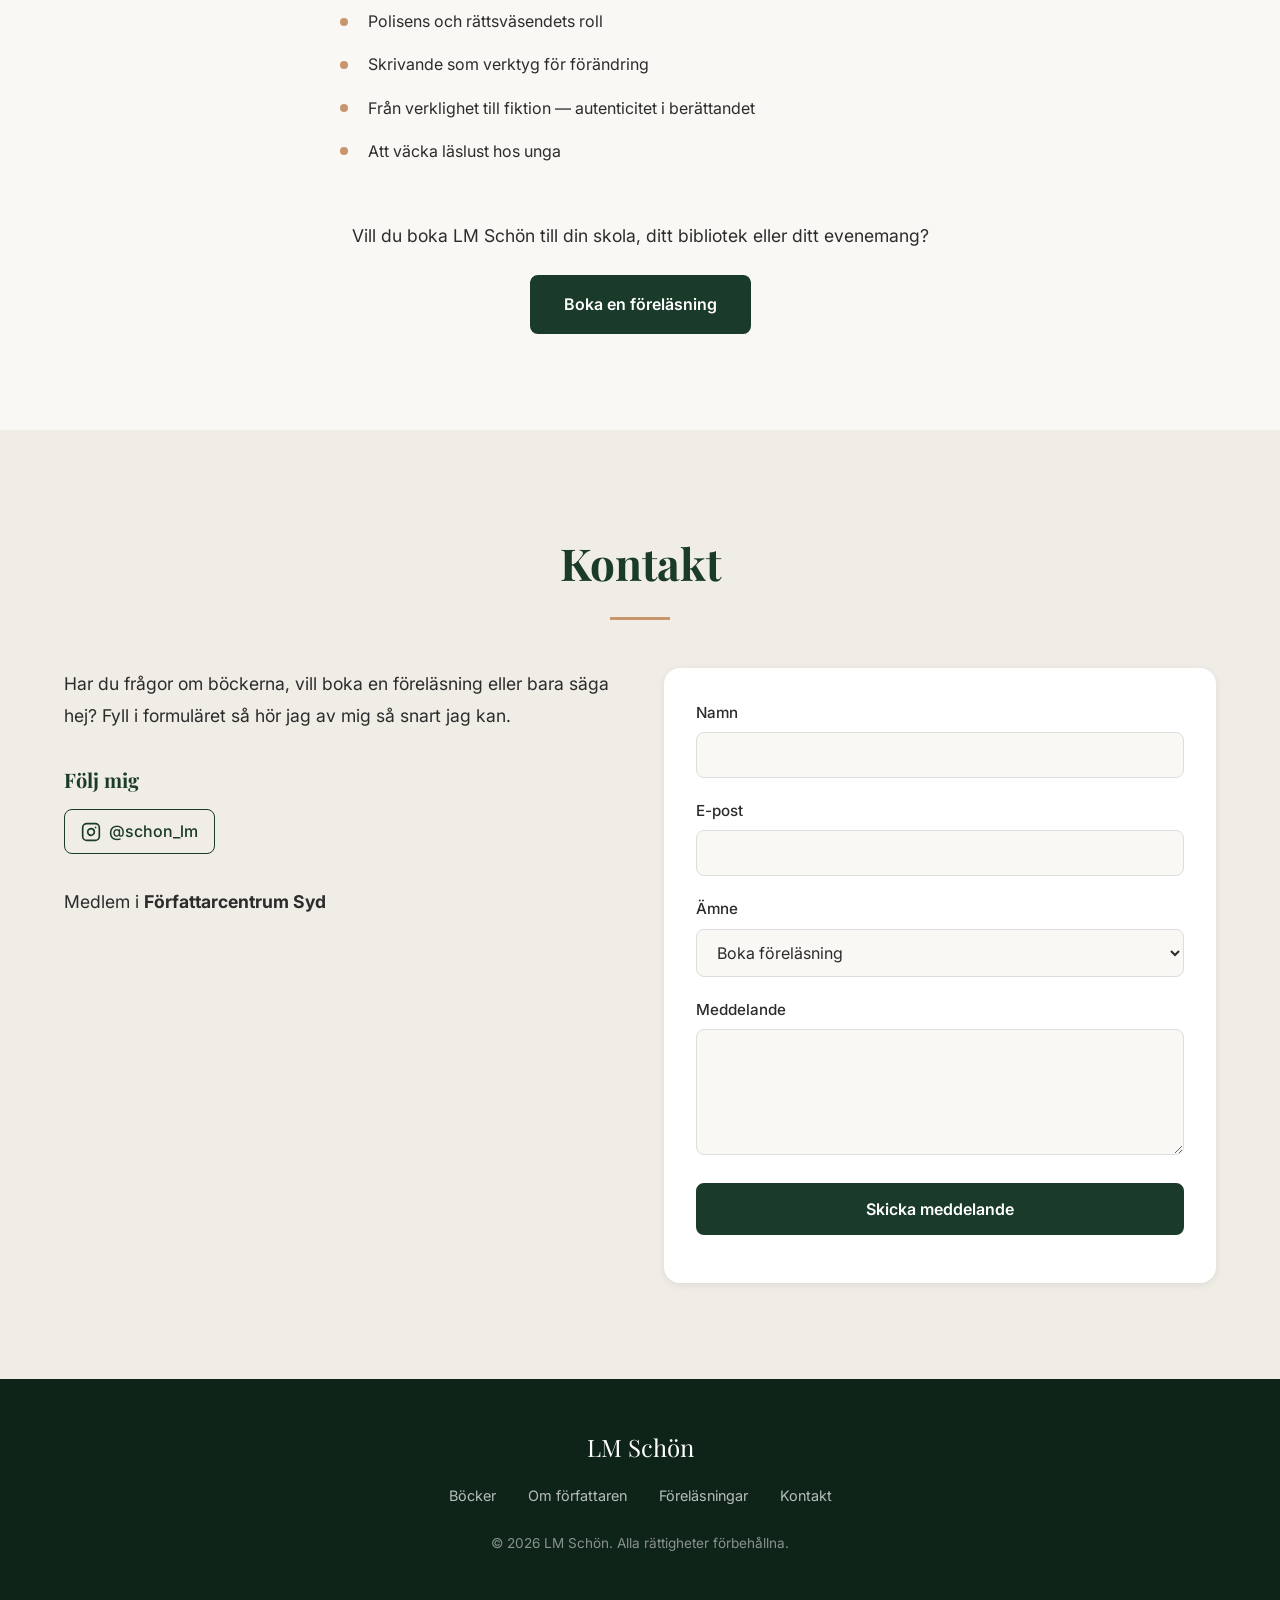
==== commit 09255e53: "Add real book cover images from Bokus Replace placeholder divs with actual cover images for all 5 bo" ====
--- a/index.html
+++ b/index.html
@@ -57,9 +57,7 @@
         <div class="book-grid">
           <article class="book-card fade-in">
             <div class="book-cover">
-              <div class="book-cover-placeholder">
-                <span>Djävulsgapet</span>
-              </div>
+              <img src="images/djavulsgapet.jpg" alt="Bokomslag: Djävulsgapet av LM Schön">
             </div>
             <div class="book-info">
               <h4 class="book-title">Djävulsgapet</h4>
@@ -76,9 +74,7 @@
 
           <article class="book-card fade-in">
             <div class="book-cover">
-              <div class="book-cover-placeholder">
-                <span>Andeträden</span>
-              </div>
+              <img src="images/andetraden.jpg" alt="Bokomslag: Andeträden av LM Schön">
             </div>
             <div class="book-info">
               <h4 class="book-title">Andeträden</h4>
@@ -95,10 +91,7 @@
 
           <article class="book-card fade-in">
             <div class="book-cover">
-              <div class="book-cover-placeholder book-cover-placeholder--new">
-                <span>Släktkedjor</span>
-                <em>Ny!</em>
-              </div>
+              <img src="images/slaktkedjor.jpg" alt="Bokomslag: Släktkedjor av LM Schön">
             </div>
             <div class="book-info">
               <h4 class="book-title">Släktkedjor</h4>
@@ -121,9 +114,7 @@
         <div class="book-grid">
           <article class="book-card fade-in">
             <div class="book-cover">
-              <div class="book-cover-placeholder book-cover-placeholder--adult">
-                <span>Pansar av hud</span>
-              </div>
+              <img src="images/pansar-av-hud.jpg" alt="Bokomslag: Pansar av hud av LM Schön">
             </div>
             <div class="book-info">
               <h4 class="book-title">Pansar av hud</h4>
@@ -140,9 +131,7 @@
 
           <article class="book-card fade-in">
             <div class="book-cover">
-              <div class="book-cover-placeholder book-cover-placeholder--adult">
-                <span>Vilja av ondo</span>
-              </div>
+              <img src="images/vilja-av-ondo.jpg" alt="Bokomslag: Vilja av ondo av LM Schön">
             </div>
             <div class="book-info">
               <h4 class="book-title">Vilja av ondo</h4>
--- a/css/style.css
+++ b/css/style.css
@@ -370,34 +370,12 @@
   box-shadow: var(--shadow-md);
 }
 
-.book-cover-placeholder {
+.book-cover img {
   width: 100%;
-  height: 280px;
-  display: flex;
-  flex-direction: column;
-  align-items: center;
-  justify-content: center;
-  background: linear-gradient(135deg, var(--color-primary) 0%, var(--color-primary-light) 100%);
-  color: var(--color-white);
-  font-family: var(--font-heading);
-  font-size: 1.5rem;
-  gap: 0.5rem;
-}
-
-.book-cover-placeholder--new {
-  background: linear-gradient(135deg, var(--color-accent) 0%, #e8b88a 100%);
-  color: var(--color-dark);
-}
-
-.book-cover-placeholder--adult {
-  background: linear-gradient(135deg, #1a2a3a 0%, #2d4a5a 100%);
-}
-
-.book-cover-placeholder em {
-  font-size: 0.9rem;
-  background: rgba(255, 255, 255, 0.2);
-  padding: 0.25rem 0.75rem;
-  border-radius: 20px;
+  height: 320px;
+  object-fit: contain;
+  background: var(--color-bg-alt);
+  padding: 1rem;
 }
 
 .book-info {
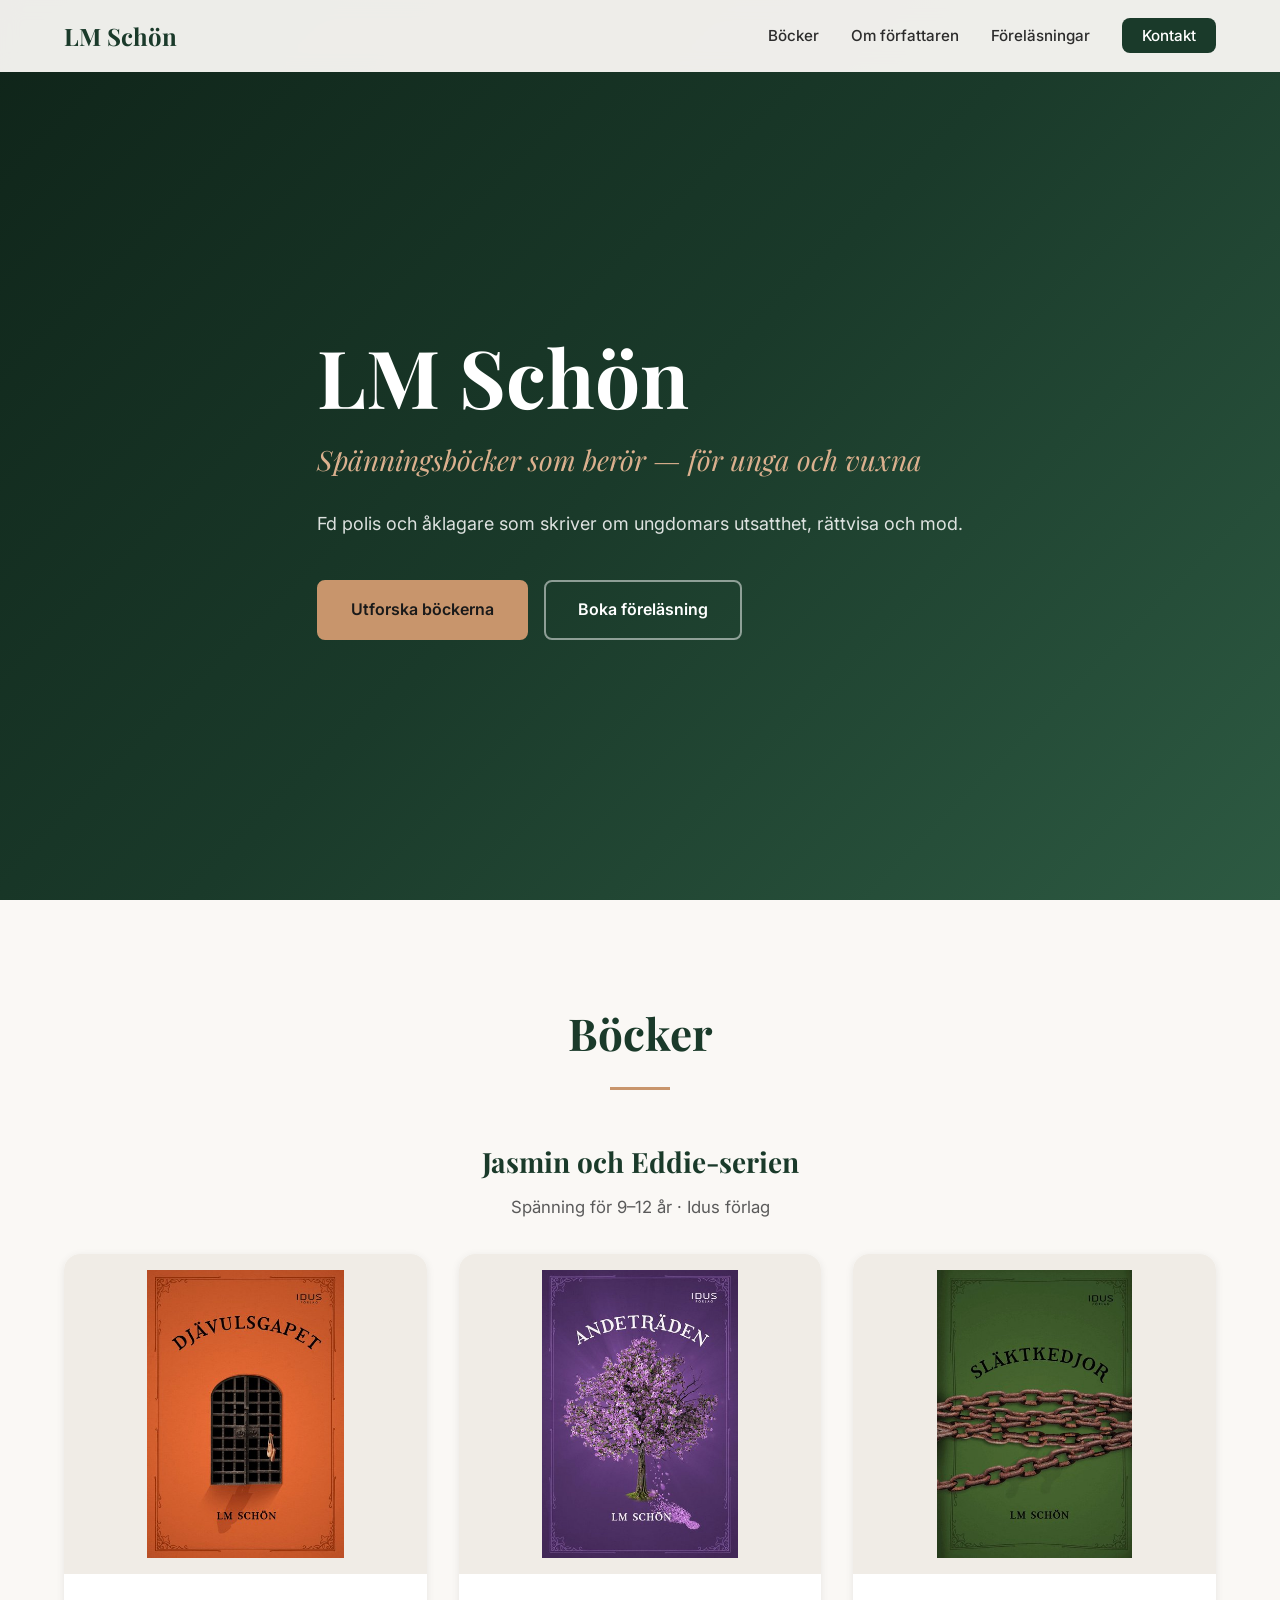
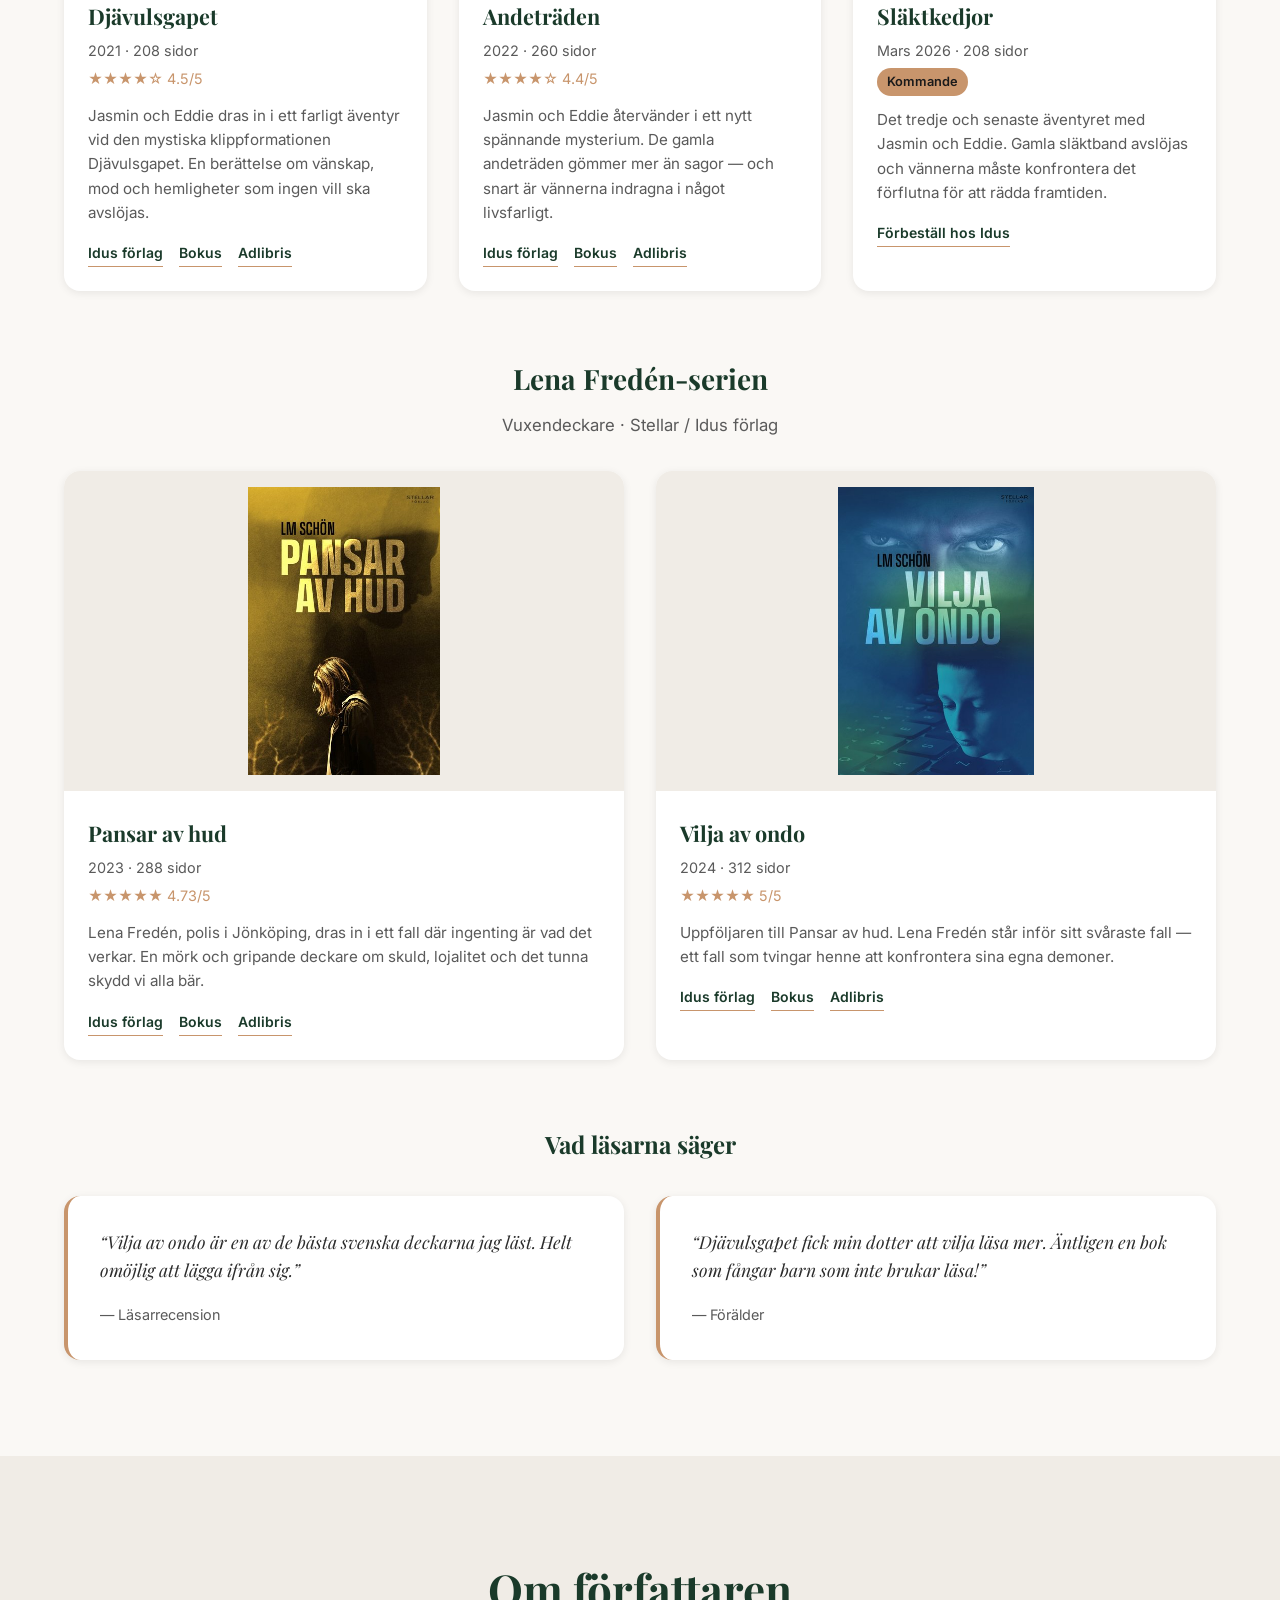
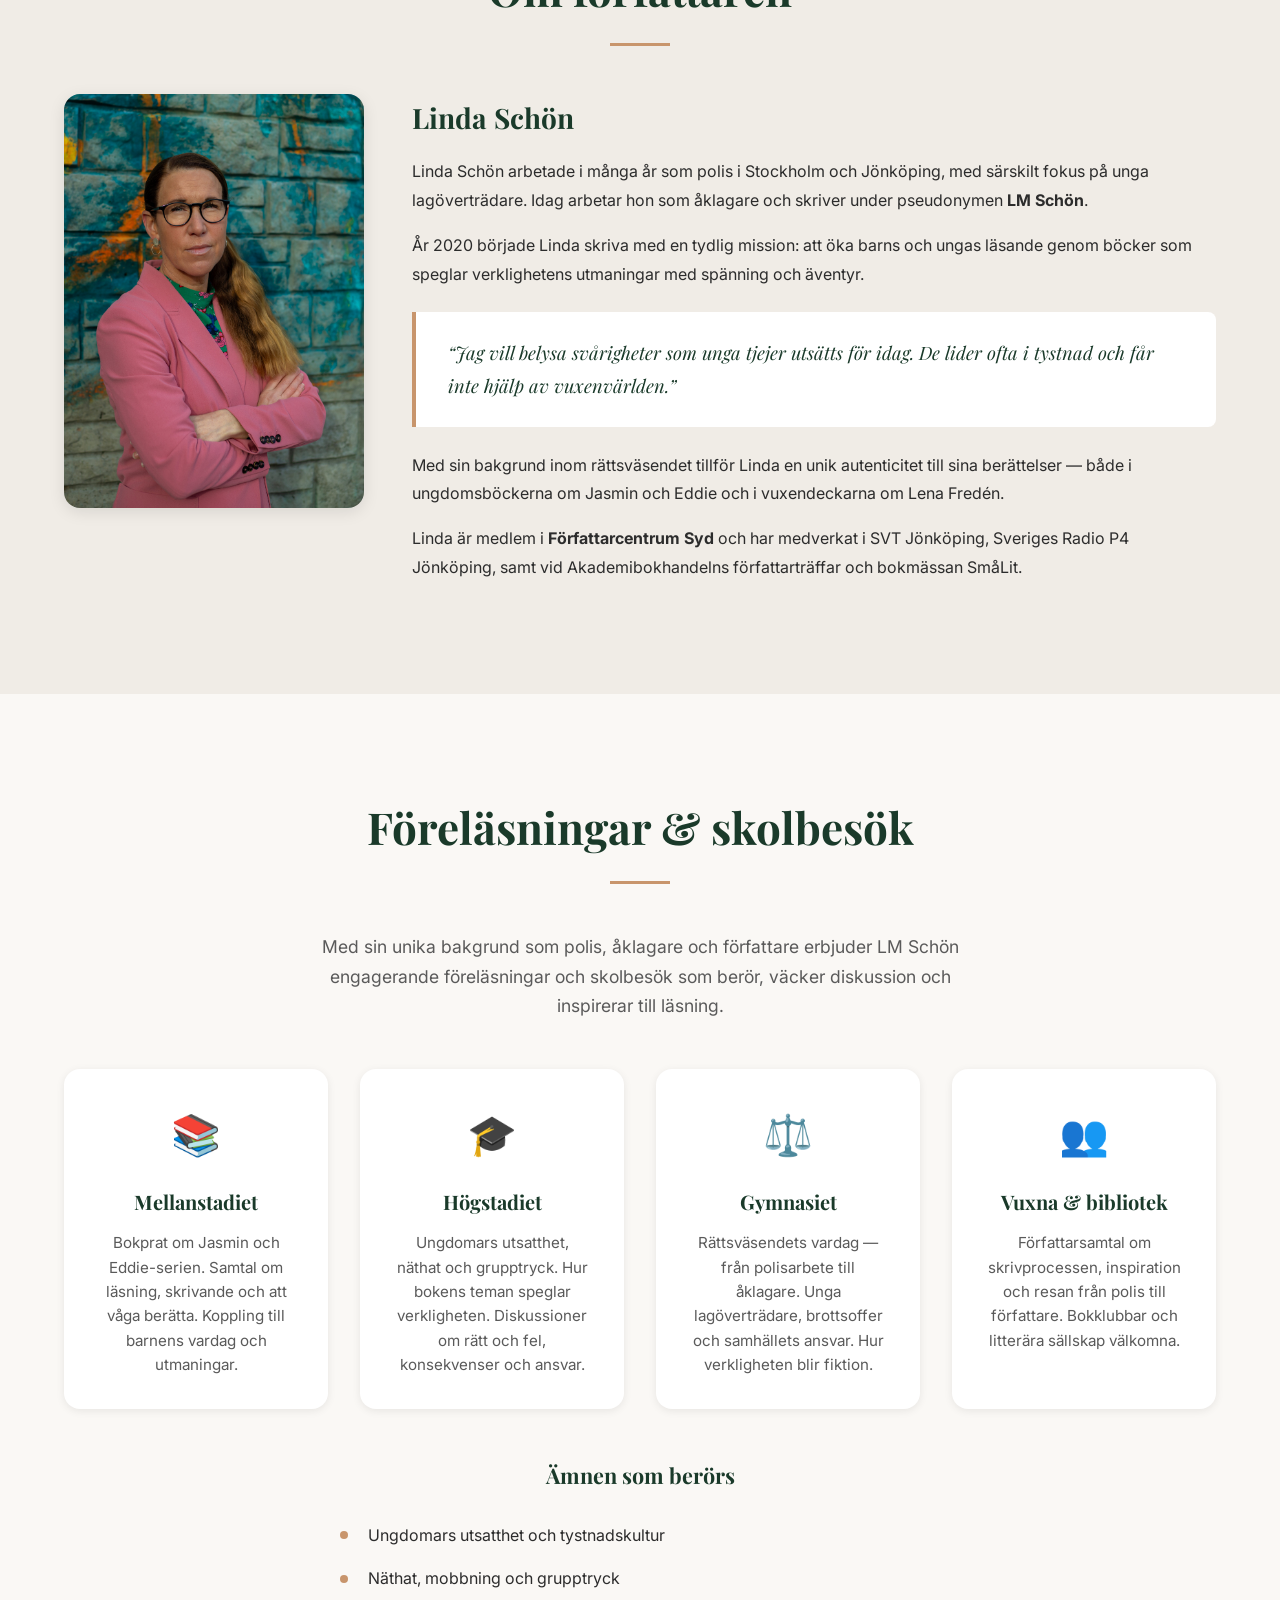
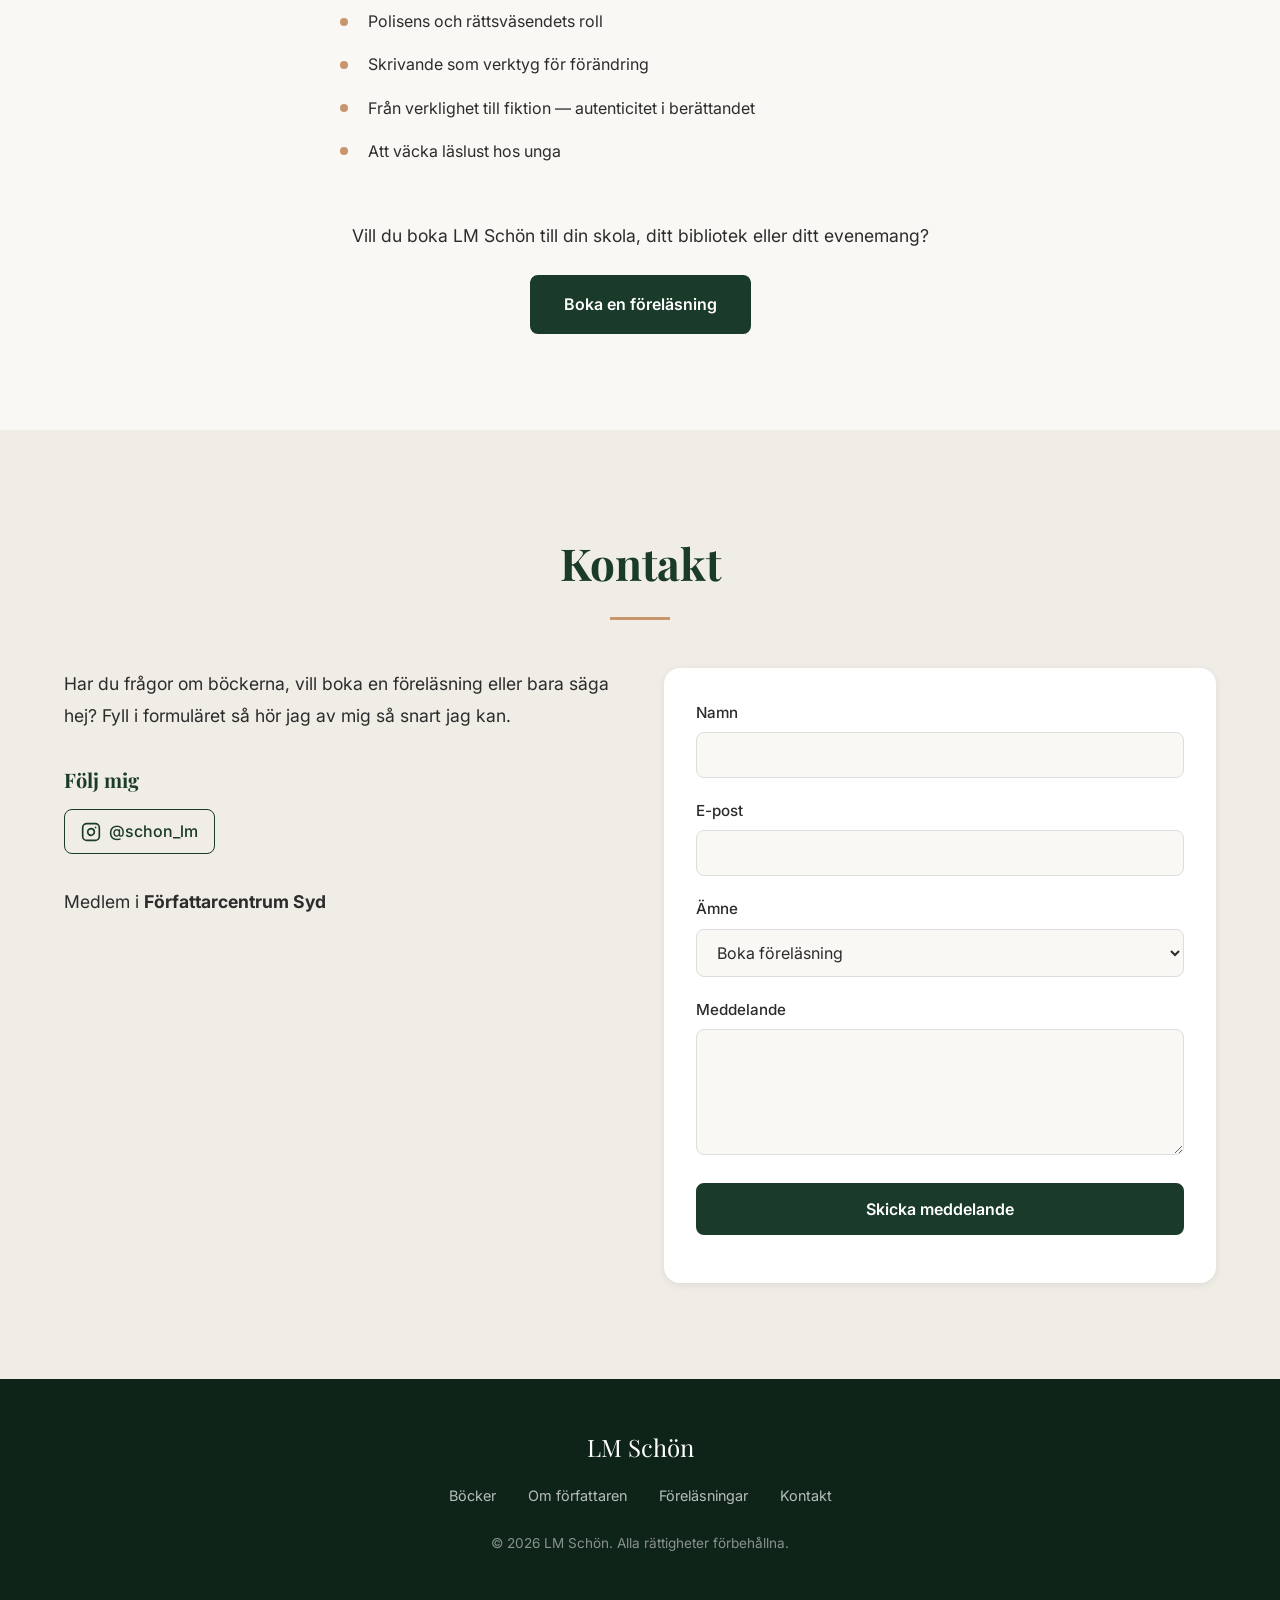
==== commit a6b1536a: "Add author photo from Idus förlag Photo by Anna Rydén, replaces placeholder.  Co-Authored-By: Claude" ====
--- a/index.html
+++ b/index.html
@@ -171,9 +171,7 @@
       <h2 class="section-title">Om författaren</h2>
       <div class="about-grid">
         <div class="about-photo fade-in">
-          <div class="photo-placeholder">
-            <span>Författarfoto</span>
-          </div>
+          <img src="images/forfattare-lm-schon.jpg" alt="Författarporträtt: LM Schön. Foto: Anna Rydén">
         </div>
         <div class="about-text fade-in">
           <h3>Linda Schön</h3>
--- a/css/style.css
+++ b/css/style.css
@@ -491,18 +491,11 @@
   align-items: start;
 }
 
-.photo-placeholder {
+.about-photo img {
   width: 100%;
-  aspect-ratio: 3 / 4;
-  background: linear-gradient(135deg, var(--color-primary) 0%, var(--color-primary-light) 100%);
   border-radius: var(--radius-lg);
-  display: flex;
-  align-items: center;
-  justify-content: center;
-  color: var(--color-white);
-  font-family: var(--font-heading);
-  font-size: 1.2rem;
   box-shadow: var(--shadow-md);
+  object-fit: cover;
 }
 
 .about-text h3 {
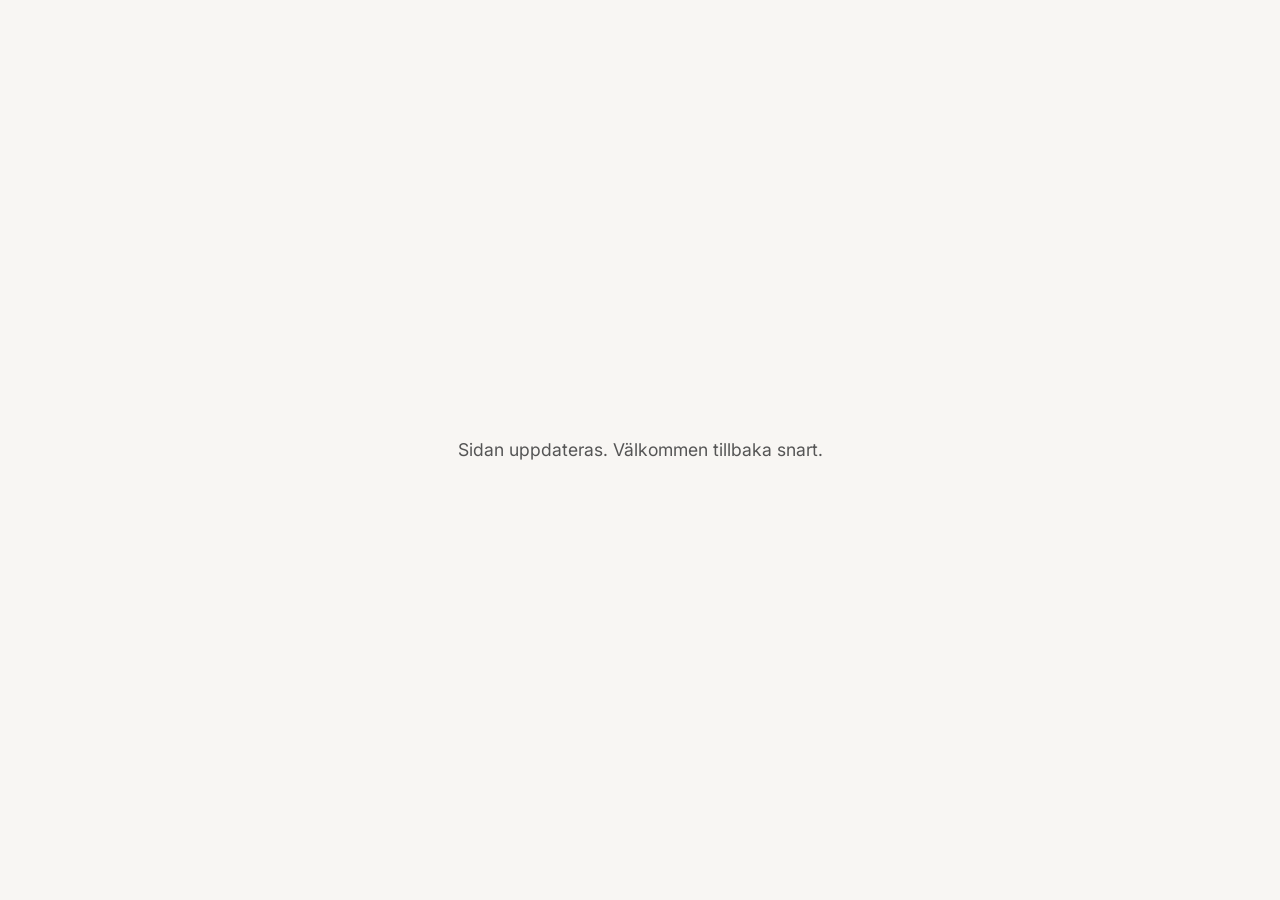
==== commit 398415fc: "Replace site with temporary maintenance page Backup original index.html and replace with a simple "s" ====
--- a/index.html
+++ b/index.html
@@ -3,310 +3,41 @@
 <head>
   <meta charset="UTF-8">
   <meta name="viewport" content="width=device-width, initial-scale=1.0">
-  <title>LM Schön — Författare | Kungarum.se</title>
-  <meta name="description" content="LM Schön — författare av spänningsböcker för unga och vuxna. Boka föreläsningar för skolor. Jasmin och Eddie-serien, Lena Fredén-serien.">
+  <title>LM Schön — Kungarum.se</title>
+  <meta name="description" content="Kungarum.se — sidan uppdateras.">
   <link rel="preconnect" href="https://fonts.googleapis.com">
   <link rel="preconnect" href="https://fonts.gstatic.com" crossorigin>
-  <link href="https://fonts.googleapis.com/css2?family=Playfair+Display:ital,wght@0,400;0,700;1,400&family=Inter:wght@400;500;600&display=swap" rel="stylesheet">
-  <link rel="stylesheet" href="css/style.css">
+  <link href="https://fonts.googleapis.com/css2?family=Playfair+Display:wght@400;700&family=Inter:wght@400;500&display=swap" rel="stylesheet">
+  <style>
+    *, *::before, *::after { margin: 0; padding: 0; box-sizing: border-box; }
+    body {
+      font-family: 'Inter', sans-serif;
+      min-height: 100vh;
+      display: flex;
+      align-items: center;
+      justify-content: center;
+      background: #f8f6f3;
+      color: #2c2c2c;
+      text-align: center;
+      padding: 2rem;
+    }
+    .container { max-width: 480px; }
+    h1 {
+      font-family: 'Playfair Display', serif;
+      font-size: 2.5rem;
+      margin-bottom: 1rem;
+      color: #1a1a1a;
+    }
+    p {
+      font-size: 1.1rem;
+      line-height: 1.6;
+      color: #555;
+    }
+  </style>
 </head>
 <body>
-  <!-- Navigation -->
-  <nav class="navbar" id="navbar">
-    <div class="nav-container">
-      <a href="#hero" class="nav-logo">LM Schön</a>
-      <button class="nav-toggle" id="nav-toggle" aria-label="Öppna meny">
-        <span></span>
-        <span></span>
-        <span></span>
-      </button>
-      <ul class="nav-menu" id="nav-menu">
-        <li><a href="#bocker" class="nav-link">Böcker</a></li>
-        <li><a href="#om" class="nav-link">Om författaren</a></li>
-        <li><a href="#forelasningar" class="nav-link">Föreläsningar</a></li>
-        <li><a href="#kontakt" class="nav-link nav-link--cta">Kontakt</a></li>
-      </ul>
-    </div>
-  </nav>
-
-  <!-- Hero -->
-  <section class="hero" id="hero">
-    <div class="container">
-      <div class="hero-content">
-        <h1 class="hero-title">LM Schön</h1>
-        <p class="hero-subtitle">Spänningsböcker som berör &mdash; för unga och vuxna</p>
-        <p class="hero-text">Fd polis och åklagare som skriver om ungdomars utsatthet, rättvisa och mod.</p>
-        <div class="hero-buttons">
-          <a href="#bocker" class="btn btn--primary">Utforska böckerna</a>
-          <a href="#forelasningar" class="btn btn--outline">Boka föreläsning</a>
-        </div>
-      </div>
-    </div>
-  </section>
-
-  <!-- Böcker -->
-  <section class="section section--books" id="bocker">
-    <div class="container">
-      <h2 class="section-title">Böcker</h2>
-
-      <!-- Jasmin och Eddie -->
-      <div class="book-series">
-        <h3 class="series-title">Jasmin och Eddie-serien</h3>
-        <p class="series-info">Spänning för 9–12 år &middot; Idus förlag</p>
-
-        <div class="book-grid">
-          <article class="book-card fade-in">
-            <div class="book-cover">
-              <img src="images/djavulsgapet.jpg" alt="Bokomslag: Djävulsgapet av LM Schön">
-            </div>
-            <div class="book-info">
-              <h4 class="book-title">Djävulsgapet</h4>
-              <p class="book-meta">2021 &middot; 208 sidor</p>
-              <p class="book-rating">&#9733;&#9733;&#9733;&#9733;&#9734; 4.5/5</p>
-              <p class="book-desc">Jasmin och Eddie dras in i ett farligt äventyr vid den mystiska klippformationen Djävulsgapet. En berättelse om vänskap, mod och hemligheter som ingen vill ska avslöjas.</p>
-              <div class="book-links">
-                <a href="https://www.idusforlag.se" target="_blank" rel="noopener">Idus förlag</a>
-                <a href="https://www.bokus.com/bok/9789176342671" target="_blank" rel="noopener">Bokus</a>
-                <a href="https://www.adlibris.com/se/bok/djavulsgapet-9789176342671" target="_blank" rel="noopener">Adlibris</a>
-              </div>
-            </div>
-          </article>
-
-          <article class="book-card fade-in">
-            <div class="book-cover">
-              <img src="images/andetraden.jpg" alt="Bokomslag: Andeträden av LM Schön">
-            </div>
-            <div class="book-info">
-              <h4 class="book-title">Andeträden</h4>
-              <p class="book-meta">2022 &middot; 260 sidor</p>
-              <p class="book-rating">&#9733;&#9733;&#9733;&#9733;&#9734; 4.4/5</p>
-              <p class="book-desc">Jasmin och Eddie återvänder i ett nytt spännande mysterium. De gamla andeträden gömmer mer än sagor — och snart är vännerna indragna i något livsfarligt.</p>
-              <div class="book-links">
-                <a href="https://www.idusforlag.se" target="_blank" rel="noopener">Idus förlag</a>
-                <a href="https://www.bokus.com/bok/9789176344927" target="_blank" rel="noopener">Bokus</a>
-                <a href="https://www.adlibris.com/se/bok/andetraden-9789176344927" target="_blank" rel="noopener">Adlibris</a>
-              </div>
-            </div>
-          </article>
-
-          <article class="book-card fade-in">
-            <div class="book-cover">
-              <img src="images/slaktkedjor.jpg" alt="Bokomslag: Släktkedjor av LM Schön">
-            </div>
-            <div class="book-info">
-              <h4 class="book-title">Släktkedjor</h4>
-              <p class="book-meta">Mars 2026 &middot; 208 sidor</p>
-              <p class="book-badge">Kommande</p>
-              <p class="book-desc">Det tredje och senaste äventyret med Jasmin och Eddie. Gamla släktband avslöjas och vännerna måste konfrontera det förflutna för att rädda framtiden.</p>
-              <div class="book-links">
-                <a href="https://www.idusforlag.se" target="_blank" rel="noopener">Förbeställ hos Idus</a>
-              </div>
-            </div>
-          </article>
-        </div>
-      </div>
-
-      <!-- Lena Fredén -->
-      <div class="book-series">
-        <h3 class="series-title">Lena Fredén-serien</h3>
-        <p class="series-info">Vuxendeckare &middot; Stellar / Idus förlag</p>
-
-        <div class="book-grid">
-          <article class="book-card fade-in">
-            <div class="book-cover">
-              <img src="images/pansar-av-hud.jpg" alt="Bokomslag: Pansar av hud av LM Schön">
-            </div>
-            <div class="book-info">
-              <h4 class="book-title">Pansar av hud</h4>
-              <p class="book-meta">2023 &middot; 288 sidor</p>
-              <p class="book-rating">&#9733;&#9733;&#9733;&#9733;&#9733; 4.73/5</p>
-              <p class="book-desc">Lena Fredén, polis i Jönköping, dras in i ett fall där ingenting är vad det verkar. En mörk och gripande deckare om skuld, lojalitet och det tunna skydd vi alla bär.</p>
-              <div class="book-links">
-                <a href="https://www.idusforlag.se" target="_blank" rel="noopener">Idus förlag</a>
-                <a href="https://www.bokus.com/bok/9789188981288" target="_blank" rel="noopener">Bokus</a>
-                <a href="https://www.adlibris.com/se/bok/pansar-av-hud-9789188981288" target="_blank" rel="noopener">Adlibris</a>
-              </div>
-            </div>
-          </article>
-
-          <article class="book-card fade-in">
-            <div class="book-cover">
-              <img src="images/vilja-av-ondo.jpg" alt="Bokomslag: Vilja av ondo av LM Schön">
-            </div>
-            <div class="book-info">
-              <h4 class="book-title">Vilja av ondo</h4>
-              <p class="book-meta">2024 &middot; 312 sidor</p>
-              <p class="book-rating">&#9733;&#9733;&#9733;&#9733;&#9733; 5/5</p>
-              <p class="book-desc">Uppföljaren till Pansar av hud. Lena Fredén står inför sitt svåraste fall — ett fall som tvingar henne att konfrontera sina egna demoner.</p>
-              <div class="book-links">
-                <a href="https://www.idusforlag.se" target="_blank" rel="noopener">Idus förlag</a>
-                <a href="https://www.bokus.com/bok/9789188981417" target="_blank" rel="noopener">Bokus</a>
-                <a href="https://www.adlibris.com/se/bok/vilja-av-ondo-9789188981417" target="_blank" rel="noopener">Adlibris</a>
-              </div>
-            </div>
-          </article>
-        </div>
-      </div>
-
-      <!-- Recensioner -->
-      <div class="reviews">
-        <h3 class="reviews-title">Vad läsarna säger</h3>
-        <div class="reviews-grid">
-          <blockquote class="review fade-in">
-            <p>&ldquo;Vilja av ondo är en av de bästa svenska deckarna jag läst. Helt omöjlig att lägga ifrån sig.&rdquo;</p>
-            <cite>— Läsarrecension</cite>
-          </blockquote>
-          <blockquote class="review fade-in">
-            <p>&ldquo;Djävulsgapet fick min dotter att vilja läsa mer. Äntligen en bok som fångar barn som inte brukar läsa!&rdquo;</p>
-            <cite>— Förälder</cite>
-          </blockquote>
-        </div>
-      </div>
-    </div>
-  </section>
-
-  <!-- Om författaren -->
-  <section class="section section--about" id="om">
-    <div class="container">
-      <h2 class="section-title">Om författaren</h2>
-      <div class="about-grid">
-        <div class="about-photo fade-in">
-          <img src="images/forfattare-lm-schon.jpg" alt="Författarporträtt: LM Schön. Foto: Anna Rydén">
-        </div>
-        <div class="about-text fade-in">
-          <h3>Linda Schön</h3>
-          <p>Linda Schön arbetade i många år som polis i Stockholm och Jönköping, med särskilt fokus på unga lagöverträdare. Idag arbetar hon som åklagare och skriver under pseudonymen <strong>LM Schön</strong>.</p>
-          <p>År 2020 började Linda skriva med en tydlig mission: att öka barns och ungas läsande genom böcker som speglar verklighetens utmaningar med spänning och äventyr.</p>
-
-          <blockquote class="about-quote">
-            <p>&ldquo;Jag vill belysa svårigheter som unga tjejer utsätts för idag. De lider ofta i tystnad och får inte hjälp av vuxenvärlden.&rdquo;</p>
-          </blockquote>
-
-          <p>Med sin bakgrund inom rättsväsendet tillför Linda en unik autenticitet till sina berättelser — både i ungdomsböckerna om Jasmin och Eddie och i vuxendeckarna om Lena Fredén.</p>
-
-          <p>Linda är medlem i <strong>Författarcentrum Syd</strong> och har medverkat i SVT Jönköping, Sveriges Radio P4 Jönköping, samt vid Akademibokhandelns författarträffar och bokmässan SmåLit.</p>
-        </div>
-      </div>
-    </div>
-  </section>
-
-  <!-- Föreläsningar -->
-  <section class="section section--lectures" id="forelasningar">
-    <div class="container">
-      <h2 class="section-title">Föreläsningar & skolbesök</h2>
-      <div class="lectures-intro fade-in">
-        <p>Med sin unika bakgrund som polis, åklagare och författare erbjuder LM Schön engagerande föreläsningar och skolbesök som berör, väcker diskussion och inspirerar till läsning.</p>
-      </div>
-
-      <div class="lectures-grid">
-        <div class="lecture-card fade-in">
-          <div class="lecture-icon">&#128218;</div>
-          <h3>Mellanstadiet</h3>
-          <p>Bokprat om Jasmin och Eddie-serien. Samtal om läsning, skrivande och att våga berätta. Koppling till barnens vardag och utmaningar.</p>
-        </div>
-
-        <div class="lecture-card fade-in">
-          <div class="lecture-icon">&#127891;</div>
-          <h3>Högstadiet</h3>
-          <p>Ungdomars utsatthet, näthat och grupptryck. Hur bokens teman speglar verkligheten. Diskussioner om rätt och fel, konsekvenser och ansvar.</p>
-        </div>
-
-        <div class="lecture-card fade-in">
-          <div class="lecture-icon">&#9878;&#65039;</div>
-          <h3>Gymnasiet</h3>
-          <p>Rättsväsendets vardag — från polisarbete till åklagare. Unga lagöverträdare, brottsoffer och samhällets ansvar. Hur verkligheten blir fiktion.</p>
-        </div>
-
-        <div class="lecture-card fade-in">
-          <div class="lecture-icon">&#128101;</div>
-          <h3>Vuxna & bibliotek</h3>
-          <p>Författarsamtal om skrivprocessen, inspiration och resan från polis till författare. Bokklubbar och litterära sällskap välkomna.</p>
-        </div>
-      </div>
-
-      <div class="lectures-topics fade-in">
-        <h3>Ämnen som berörs</h3>
-        <ul class="topics-list">
-          <li>Ungdomars utsatthet och tystnadskultur</li>
-          <li>Näthat, mobbning och grupptryck</li>
-          <li>Polisens och rättsväsendets roll</li>
-          <li>Skrivande som verktyg för förändring</li>
-          <li>Från verklighet till fiktion — autenticitet i berättandet</li>
-          <li>Att väcka läslust hos unga</li>
-        </ul>
-      </div>
-
-      <div class="lectures-cta fade-in">
-        <p>Vill du boka LM Schön till din skola, ditt bibliotek eller ditt evenemang?</p>
-        <a href="#kontakt" class="btn btn--primary">Boka en föreläsning</a>
-      </div>
-    </div>
-  </section>
-
-  <!-- Kontakt -->
-  <section class="section section--contact" id="kontakt">
-    <div class="container">
-      <h2 class="section-title">Kontakt</h2>
-      <div class="contact-grid">
-        <div class="contact-info fade-in">
-          <p>Har du frågor om böckerna, vill boka en föreläsning eller bara säga hej? Fyll i formuläret så hör jag av mig så snart jag kan.</p>
-          <div class="contact-social">
-            <h3>Följ mig</h3>
-            <a href="https://www.instagram.com/schon_lm/" target="_blank" rel="noopener" class="social-link">
-              <svg width="24" height="24" viewBox="0 0 24 24" fill="none" stroke="currentColor" stroke-width="2" stroke-linecap="round" stroke-linejoin="round"><rect x="2" y="2" width="20" height="20" rx="5" ry="5"/><path d="M16 11.37A4 4 0 1 1 12.63 8 4 4 0 0 1 16 11.37z"/><line x1="17.5" y1="6.5" x2="17.51" y2="6.5"/></svg>
-              @schon_lm
-            </a>
-          </div>
-          <div class="contact-member">
-            <p>Medlem i <strong>Författarcentrum Syd</strong></p>
-          </div>
-        </div>
-
-        <form class="contact-form fade-in" id="contact-form" action="https://formspree.io/f/YOUR_FORM_ID" method="POST">
-          <div class="form-group">
-            <label for="name">Namn</label>
-            <input type="text" id="name" name="name" required>
-          </div>
-          <div class="form-group">
-            <label for="email">E-post</label>
-            <input type="email" id="email" name="email" required>
-          </div>
-          <div class="form-group">
-            <label for="subject">Ämne</label>
-            <select id="subject" name="subject">
-              <option value="forelasning">Boka föreläsning</option>
-              <option value="bocker">Fråga om böcker</option>
-              <option value="media">Media / intervju</option>
-              <option value="ovrigt">Övrigt</option>
-            </select>
-          </div>
-          <div class="form-group">
-            <label for="message">Meddelande</label>
-            <textarea id="message" name="message" rows="5" required></textarea>
-          </div>
-          <button type="submit" class="btn btn--primary btn--full">Skicka meddelande</button>
-          <p class="form-status" id="form-status"></p>
-        </form>
-      </div>
-    </div>
-  </section>
-
-  <!-- Footer -->
-  <footer class="footer">
-    <div class="container">
-      <div class="footer-content">
-        <p class="footer-logo">LM Schön</p>
-        <nav class="footer-nav">
-          <a href="#bocker">Böcker</a>
-          <a href="#om">Om författaren</a>
-          <a href="#forelasningar">Föreläsningar</a>
-          <a href="#kontakt">Kontakt</a>
-        </nav>
-        <p class="footer-copy">&copy; 2026 LM Schön. Alla rättigheter förbehållna.</p>
-      </div>
-    </div>
-  </footer>
-
-  <script src="js/main.js"></script>
+  <div class="container">
+    <p>Sidan uppdateras. Välkommen tillbaka snart.</p>
+  </div>
 </body>
 </html>
